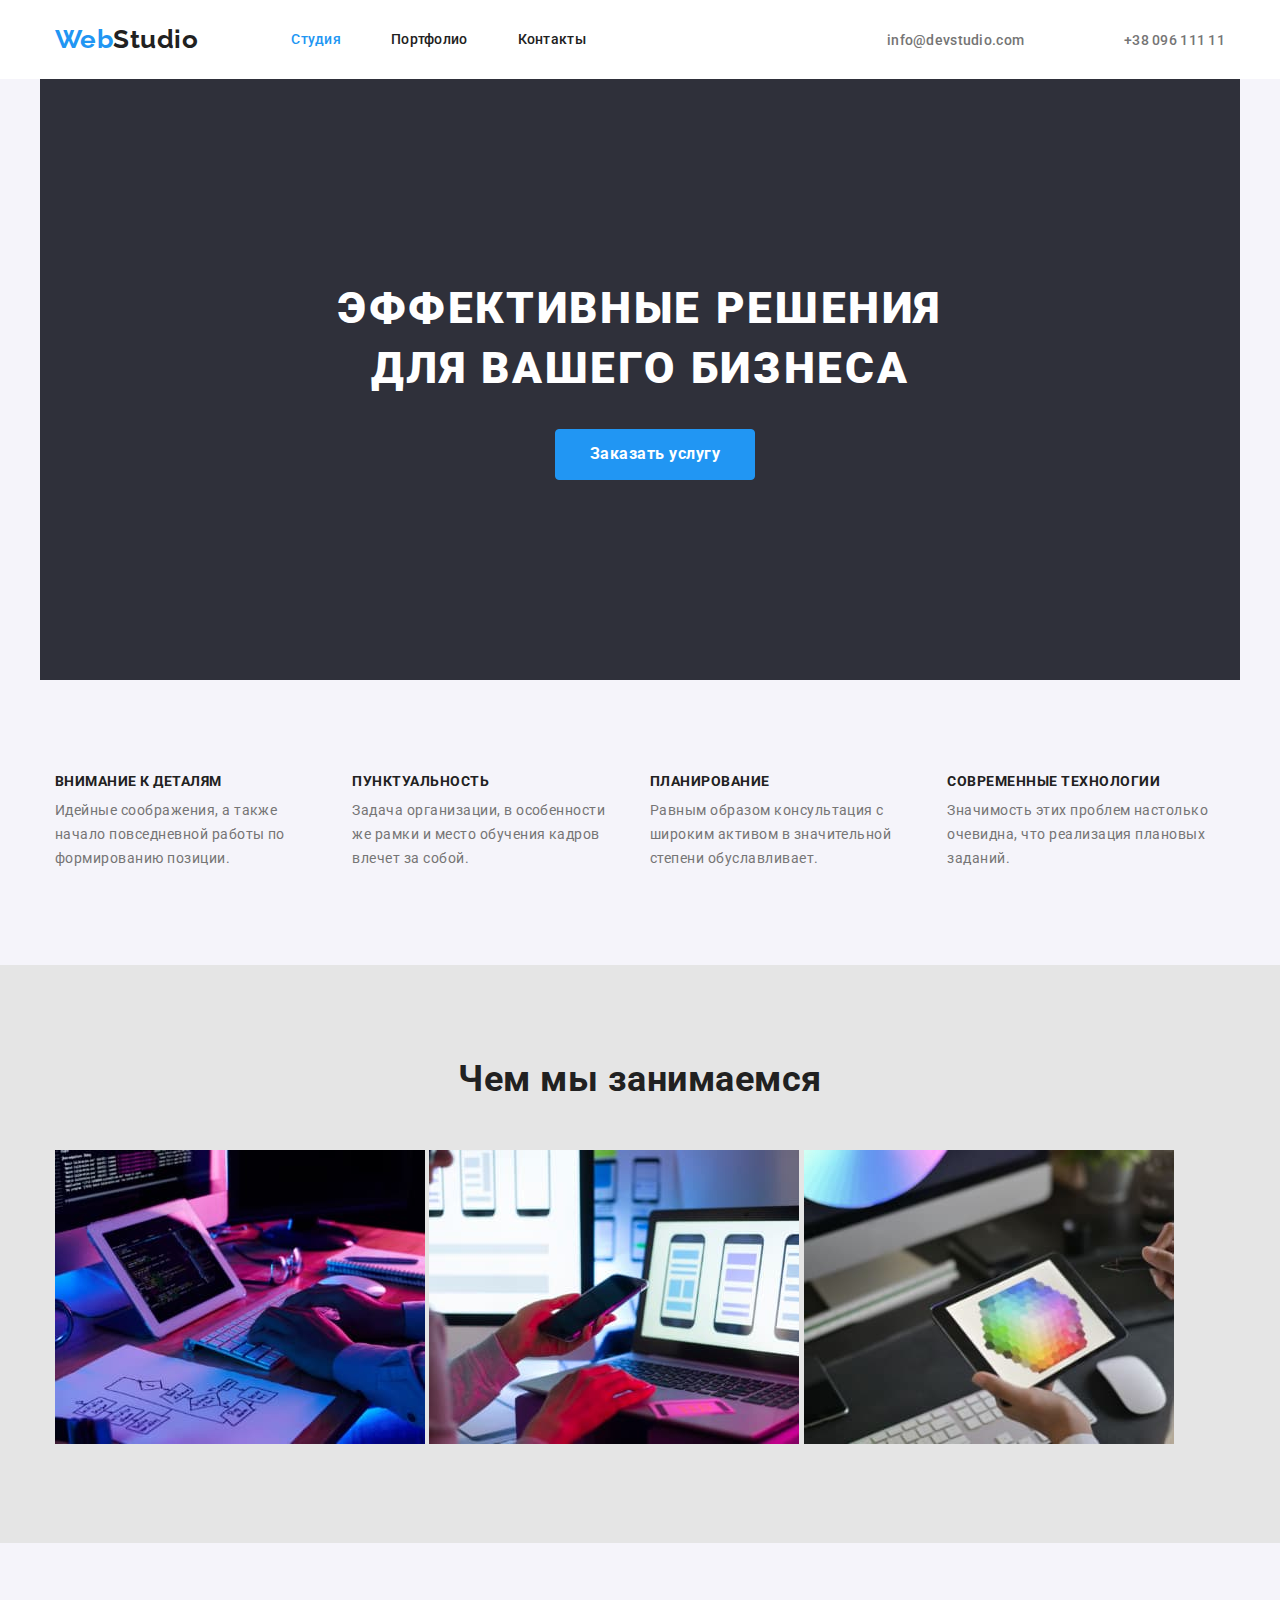
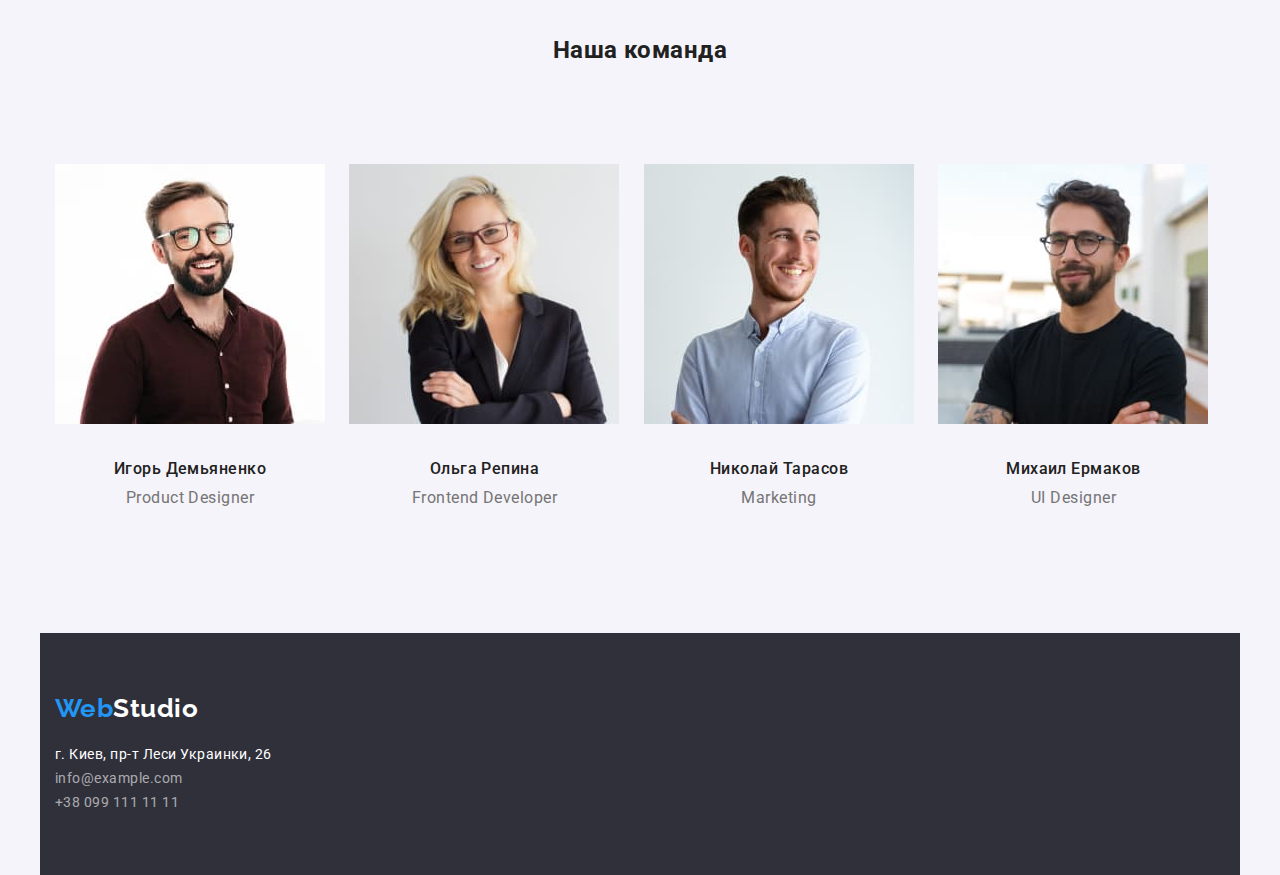
==== index.html @ 85a38fe3 "фінальна коректа" ====
<!DOCTYPE html>
<html lang="ru">

<head>
    <meta charset="UTF-8">
    <meta name="viewport" content="width=device-width, initial-scale=1.0">
    <title>Document</title>
<link rel="preconnect" href="https://fonts.gstatic.com"> 
<link href="https://fonts.googleapis.com/css2?family=Raleway:wght@700&family=Roboto:wght@400;500;700;900&display=swap" rel="stylesheet">
<link rel="stylesheet" href="https://cdnjs.cloudflare.com/ajax/libs/modern-normalize/1.0.0/modern-normalize.min.css">
    <link rel="stylesheet" href="./css/styles.css">
</head>

<body>
     <header class="page-header">  
         <!--CONTAINER-->      
        <div class="container">
            <nav class="main-nav">
                <a class="logo"><span class="accent-blue">Web</span><span class="accent-black">Studio</span></a>
        
                <ul class="site-nav">
                    <li class="item"><a href="" class="link current">Студия</a></li>
                    <li class="item"><a href="./portfolio.html" class="link">Портфолио</a></li>
                    <li class="item"><a href="" class="link">Контакты</a></li>
                </ul>
                <ul class="contacts">
                    <li class="item"><a href="mailto:info@devstudio.com" class="mail">info@devstudio.com</a></li>
                    <li class="item"><a href="tel:+3809611111" class="phone">+38 096 111 11</a></li>
                </ul>
            </nav>
        </div>
        </header>
        <main>
        <!--CONTAINER-->
        <section class="hero">
            <div class="container-hero">
              <h1 class="hero-title">ЭФФЕКТИВНЫЕ РЕШЕНИЯ ДЛЯ ВАШЕГО БИЗНЕСА</h1>
            <a href=""class="button-primary">Заказать услугу</a>
            </div>
        </section>
    
        <!--CONTAINER-->
    <section class="feature-list">
        <div class="container">
          <ul class="content-list">
            <li class="title-list">
                <h3 class="title"> 
                    Внимание к деталям</h3>
                <p class="paragraph">
                    Идейные соображения, а также начало повседневной работы по формированию позиции.
                </p>
            </li>
            <li class="title-list">
                <h3 class="title">
                    Пунктуальность</h3>
                <p class="paragraph">
                    Задача организации, в особенности же рамки и место обучения кадров влечет за собой.</p>
            </li>  
            <li class="title-list">
                <h3 class="title">
                    Планирование</h3>
                <p class="paragraph">
                    Равным образом консультация с широким активом в значительной степени обуславливает.</p>
            </li>
        
            <li class="title-list">
                <h3 class="title">
                    Современные технологии</h3>
                <p class="paragraph">
                    Значимость этих проблем настолько очевидна, что реализация плановых заданий.</p>
            </li>
        </ul>
        </div>
    </section>
        <!--CONTAINER-->

    <section class="section">
        <div class="photo-container">
        <h2 class="section-title">
            Чем мы занимаемся</h2>
            <ul>
                <li class="photo">
                    <img src=" ./images/photo1.jpg" alt="робота за компом" width="370"/></li>
                <li class="photo">
                    <img src=" ./images/photo2.jpg" alt="робота за компом" width="370"/></li>
                <li class="photo">
                    <img src=" ./images/photo3.jpg" alt="техника" width="370"/>
                </li>
              </ul>
            </div>
        </section>
        <!--CONTAINER-->
    <section class="section-no-padding">
        <div class="container">
            <h2 class="section-title">
            Наша команда</h2>
            <ul class="our-team" >
             
             <li class="content-team">
                <img src="./images/photo2.1.jpg" alt="Игорь Демьяненко" width="270"/>
                <div class="master-data">
                <h3 class="title">Игорь Демьяненко </h3> 
                <p class="occupation"> Product Designer </p></div></li>
              <li class="content-team">
                <img src="./images/photo2.2.jpg" alt="Ольга Репина" width="270"/>
                <div class="master-data">
                <h3 class="title">Ольга Репина </h3> 
                <p class="occupation"> Frontend Developer </p></div></li>
              <li class="content-team">
                <img src="./images/photo2.3.jpg" alt="Николай Тарасов" width="270"/>
                <div class="master-data">
                <h3 class="title">Николай Тарасов </h3>
                <p class="occupation"> Marketing </p></div></li>
              <li class="content-team">
                <img src="./images/photo2.4.jpg" alt="Михаил Ермаков" width="270"/>
                <div class="master-data">
                <h3 class="title">Михаил Ермаков </h3> 
                <p class="occupation">UI Designer </p></div>
             </li>
           </ul>
         </div>
       </section>
      </main>
        <!--CONTAINER-->
    
    <footer class="footer">
        <div class="container">
    
            <a class="logo-footer"><span class="accent-blue">Web</span><span class="accent-white">Studio</span></a>
    
            <address class="address-footer">
                <p class="address">г. Киев, пр-т Леси Украинки, 26 </p>
                <ul>
    
                    <li><a href="info@example.com" class="address-contact">info@example.com</a></li>
    
                    <li><a href="tel:+380991111111" class="address-contact">+38 099 111 11 11</a></li>
                </ul>
            </address>
        </div>
    </footer>
    </body>
    
    </html>
---- css/styles.css ----
/*styles for index.html*/

:root {
  --primary-text-color: #757575;

  --title-text-color: #212121;

  --accent-color: #2196f3;

  --primary-white-color: #ffffff;
}

body {
  background-color: #f5f4fa;
  color: #757575;

  font-family: Roboto, sans-serif;

  letter-spacing: 0.03em;

  margin: 0;
}

/* цвет основного текста #757575 */

/* вторичный цвет текста #212121 */

/* белый цвет текста #FFFFFF */

/* акцент : #2196F3 */

/*Утиліти*/
div {
  padding: 0;
  margin: 0;
  list-style: none;
}

* {
  margin: 0;
  padding: 0;
}

/*general info about container*/

.container {
  width: 1200px;
  padding-left: 15px;
  padding-right: 15px;
  margin-left: auto;
  margin-right: auto;
}
/*Page header*/

.page-header {
  background-color: var(--primary-white-color);
}
 

/*Main nav*/

.main-nav,
.site-nav,
.contacts {
  display: flex;
}

.main-nav {
  /*padding-top: 24px;*/
  align-items: center;
}


.site-nav {
  display: flex;
  margin-left: 93px;
}


/*.site-nav .item {
  outline:1px solid red;
  background-color: blue;
  /*margin-right: 50px;*/


/*.site-nav .item:last-child {
  margin-right: 0;
}*/

/*.site-nav .item:not(:last-child) {
  margin-right: 50px;
}*/

.site-nav .item + .item {
  margin-left: 50px;
}


.site-nav .link {
  display: block;
  padding-top: 32px;
  padding-bottom: 32px;
  
  color: var(--title-text-color);

  font-weight: 500;
  font-size: 14px;
  line-height: 1.1;
  letter-spacing: 0.02em;
  
}

.site-nav .link:hover,
.site-nav .link:focus {
  color: var(--accent-color);
}

.site-nav .link.current {
  color: var(--accent-color);
}


.contacts {
  background-color: var(--primary-white-color);
  margin-left: auto;
  /*padding-top: 32px;
  padding-bottom: 32px;
  /*margin-left: 165.5px;*/
}

.contacts .item + .item {
  margin-left: 50px;
}


/* Logo */
.logo .accent-blue {
  color: var(--accent-color);
}
.logo .accent-black {
  color: var(--title-text-color);
}
.logo .accent-blue,
.accent-black {
  font-family: raleway, sans-serif;

  font-weight: bold;
  font-size: 26px;
  line-height: 1.19;
}

a {
  text-decoration: none;
}



.contacts .mail {
  color: var(--primary-text-color);

  font-weight: 500;
  font-size: 14px;
  line-height: 1.1;
  letter-spacing: 0.02em;
  margin-right: 50px;
}

.contacts .mail:hover {
  color: var(--accent-color);
}
.contacts .phone {
  color: var(--primary-text-color);

  font-weight: 500;
  font-size: 14px;
  line-height: 1.1;
  letter-spacing: 0.02em;
}
.contacts .phone:hover {
  color: var(--accent-color);
}*/



/* Hero*/

/*.container-hero {
  background-color: #2f303a;
  width: 1200px;
  padding-left: 15px;
  padding-right: 15px;
  margin-left: auto;
  margin-right: auto;
  border: 1px solid red;
}*/

.hero .hero-title {
  margin: auto;
}

.hero-title {
  padding-right: 250px;
  padding-left: 250px;
  padding-top: 200px;
  padding-bottom: 30px;
  color: #ffffff;

  font-weight: 900;
  font-size: 44px;
  line-height: 1.36;
  text-align: center;
  letter-spacing: 0.06em;
  text-transform: uppercase;
}

.container-hero {
  background-color: #2f303a;
  width: 1200px;
  padding-left: 15px;
  padding-right: 15px;
  margin-left: auto;
  margin-right: auto;
}

/*Button*/

.button-primary {
  border-radius: 4px;
  padding: 10px 32px;
  color: var(--title-text-color);
  background-color: var(--primary-white-color);
  border: 1px solid transparent;
  border-color: var(--accent-color);

  font-weight: bold;
  font-size: 16px;
  line-height: 1.8;
  text-align: center;
  align-items: center;
  min-width: 200px;
  display: inline-block;
}

.button-primary {
  background-color: var(--accent-color);
  color: var(--primary-white-color);
  margin-left: 500px;
  margin-bottom: 200px;
}

/* section*/

.section {
  margin-top: 0;
  margin-bottom: 94;
  background-color: #e5e5e5;
}

.section .no-padding {
  padding-top: 0;
  padding-bottom: 0;
}

.section-title {
  text-align: center;
}

.section .section-title {
  margin: 0 auto;
  margin-top: 94px;
  margin-bottom: 50px;
  color: var(--title-text-color);

  font-weight: 700;
  font-size: 36px;
  line-height: 1.16;
  text-align: center;
}

.photo-container {
  display: flex;
  flex-wrap: wrap;
  background-color: #e5e5e5;
  width: 1200px;
  padding-left: 15px;
  padding-right: 15px;
  margin-left: auto;
  margin-right: auto;
}

.photo {
  width: 370px;
  display: inline-block;
  margin-bottom: 94px;
}

.photo li {
  margin-right: 30px;
}

.photo li:last-child {
margin-right: 0;
}



/*.photo:nth-last-child(-n + 3) {
  margin-bottom: 0;
}*/

.photo:nth-child(1n) {
  margin-right: 0px;
}

/* Features */

.title-list {
  width: 270px;
  display: inline-block;
  display: flex;
  margin-top: 94px;
  margin-bottom: 94px;
}

/*.feature-list li {
  width: 270px;
  display: flex;
  display: inline-block;
  margin-top: 94px;
  margin-bottom: 94px;*/
}

.feature-list .container {
  background-color: #e5e5e5;
}

.content-list li {
  width: 270px;
  display: inline-block;
  margin-top: 94px;
}

.title-list {
 margin-right: 23px;
}
.title-list:last-child {
  margin-right: 0;
}

.feature-list .title {
  margin-top: 0;
  margin-bottom: 10px;
  color: var(--title-text-color);

  font-weight: 700;
  font-size: 14px;
  line-height: 1.1;
  text-transform: uppercase;
}


.feature-list .paragraph {
  margin-top: 0;
  margin-bottom: 0;
  color: var(--primary-text-color);

  font-weight: normal;
  font-size: 14px;
  line-height: 1.7;
}

/* Our team*/

.section-no-padding .container {
  background-color: #f5f4fa;
}

.section-no-padding .section-title {
  margin-top: 94px;
  margin-bottom: 50px;
}

.content-team {
  display: inline-block;
  align-items: center;
  width: 270px;
  margin-top: 50px;
  margin-bottom: 94px;
  margin-right: 20px;
}

.content-team:last-child {
  margin-right: 0;
}

.master-data {
  padding: 30px 55px;
  margin-left: auto;
  margin-right: auto;
  border: 1px solid transparent;
}

.occupation {
  margin-top 10px;
  margin-bottom: 30px;
}

.section-title {
  text-align: center;
  margin-bottom: 50px;
}

.title .occupation {
}

.our-team .title {
  color: var(--title-text-color);
  margin-top: 0;
  margin-bottom: 10px;

  font-weight: 500;
  font-size: 16px;
  line-height: 1.18;
  text-align: center;
}

.our-team .occupation {
  margin-top: 0;
  margin-bottom: 0;
  color: var(--primary-text-color);

  font-weight: normal;
  font-size: 16px;
  line-height: 1.18;
  text-align: center;
}

/* Footer*/
.footer .container {
  background-color: #2f303a;
}

.logo-container {
  margin-top: 60px;
  margin-bottom: 20px;
}

.contact-list-mail {
  margin-top: 9px;
}

.contact-list-phone {
  margin-top: 9px;
  margin-bottom: 60px;
}
/* Logo for footer*/

.logo-footer .accent-blue {
  color: var(--accent-color);
  font-family: raleway, sans-serif;
  font-style: normal;
  font-weight: 700;
  font-size: 26px;
  line-height: 1.19;
}
.logo-footer .accent-white {
  color: var(--primary-white-color);
  font-family: raleway, sans-serif;
  font-style: normal;
  font-weight: 700;
  font-size: 26px;
  line-height: 1.19;
}

.footer .container {
  padding-top: 60px;
}

.footer .container {
  padding-bottom: 60px;
}

.footer .address-footer {
  padding-top: 20px;
}

.footer .address {
  color: var(--primary-white-color);

  font-style: normal;
  font-weight: normal;
  font-size: 14px;
  line-height: 1.7;
}

.footer .address-contact {
  color: rgba(100%, 100%, 100%, 60%);

  font-style: normal;
  font-weight: normal;
  font-size: 14px;
  line-height: 1.7;
}
/*styles for portfolio.html*/

:root {
  --primary-text-color: #757575;

  --title-text-color: #212121;

  --accent-color: #2196f3;

  --primary-white-color: #ffffff;
}

ul {
  padding: 0;
  margin: 0;
  list-style: none;
}

/* section*/

.section-title {
  color: var(--title-text-color);
}

.filter {
  background-color: #e5e5e5;
}

.filter .button {
  margin-top: 94px;
  margin-bottom: 50px;
  border-radius: 4px;
  padding: 6px 22px;
  border: 1px solid transparent;
  border-color: #f5f4fa;
  background-color: #f5f4fa;
  display: inline-block;

  color: var(--title-text-color);

  font-weight: 500;
  font-size: 16px;
  line-height: 1.6;
  text-align: center;
  min-width: 73px;
}

.button:hover,
:focus {
  background-color: var(--accent-color);
  color: var(--primary-white-color);
  border: 1px solid transparent;
  border-color: var(--accent-color);
}

.filter {
  display: flex;
  justify-content: center;
}

.filter .item + .item {
  margin-left: 8px;
}

.feature-list-portfolio .container {
  background-color: #e5e5e5;
}

.item-element {
  display: flex;
  display: inline-block;
  align-items: center;
  width: 370px;
  margin-top: 56px;
  margin-bottom: 30px;
  margin-right: 30px;
}

.item-element:nth-child(3n) {
  margin-right: 0;
}

.element-container {
  padding: 20px 24px;
  margin-left: auto;
  margin-right: auto;
  border: 1px solid transparent;
}

.variety {
  margin-top: 4px;
}

.item-element .flex-element {
  width: 370px;
  display: inline-block;
  background-color: #ffffff;
  margin-right: 30px;
  margin-bottom: 30px;
}



.flex-element:nth-child(3n) {
  margin-right: 0;*/
}


.feature-list-portfolio .title {
  margin-top: 0;
  margin-bottom: 4;
  color: var(--title-text-color);

  font-weight: 700;
  font-size: 18px;
  line-height: 2;
  letter-spacing: 0.06em;
}

.feature-list-portfolio .variety {
  margin-top: 0;
  margin-bottom: 0;
  color: var(--primary-text-color);

  font-weight: normal;
  font-size: 16px;
  line-height: 1.8;
}
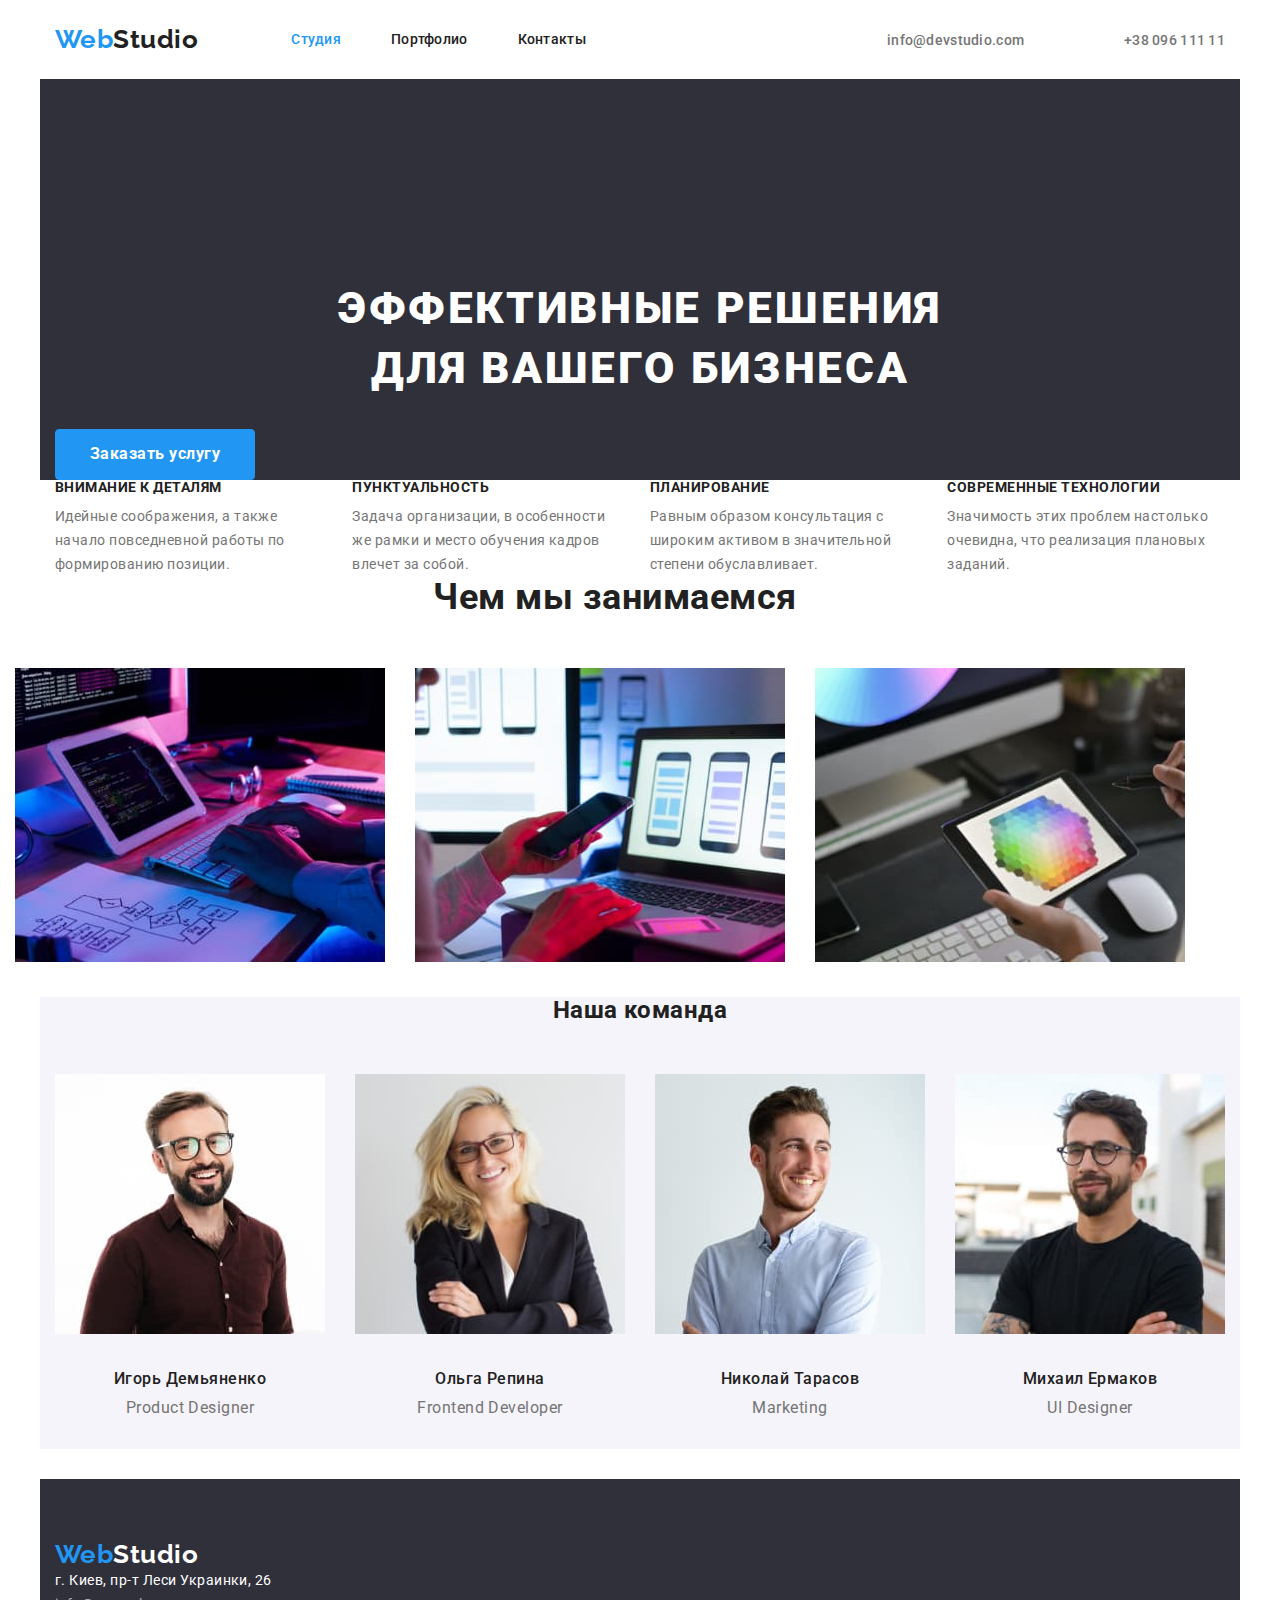
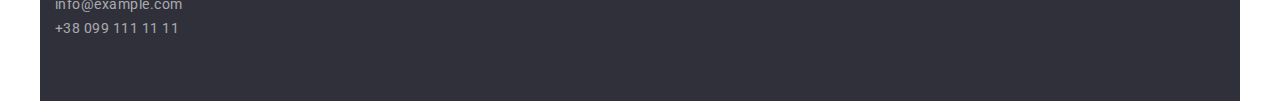
==== commit 9e87d75b: "корегує сітку з фото" ====
--- a/index.html
+++ b/index.html
@@ -78,7 +78,7 @@
         <div class="photo-container">
         <h2 class="section-title">
             Чем мы занимаемся</h2>
-            <ul>
+            <ul class="section-photo">
                 <li class="photo">
                     <img src=" ./images/photo1.jpg" alt="робота за компом" width="370"/></li>
                 <li class="photo">
@@ -130,7 +130,7 @@
     
             <address class="address-footer">
                 <p class="address">г. Киев, пр-т Леси Украинки, 26 </p>
-                <ul>
+                <ul class="contact-info">
     
                     <li><a href="info@example.com" class="address-contact">info@example.com</a></li>
     
--- a/css/styles.css
+++ b/css/styles.css
@@ -11,7 +11,7 @@
 }
 
 body {
-  background-color: #f5f4fa;
+  /*background-color: #f5f4fa;*/
   color: #757575;
 
   font-family: Roboto, sans-serif;
@@ -194,13 +194,18 @@
   border: 1px solid red;
 }*/
 
+.hero {
+  max-width: 1600px;
+  margin: 0 auto;
+  background-color: #2f303a;
+}
+
 .hero .hero-title {
   margin: auto;
 }
 
 .hero-title {
-  padding-right: 250px;
-  padding-left: 250px;
+ 
   padding-top: 200px;
   padding-bottom: 30px;
   color: #ffffff;
@@ -211,6 +216,8 @@
   text-align: center;
   letter-spacing: 0.06em;
   text-transform: uppercase;
+  max-width: 696px;
+  margin: 0 auto;
 }
 
 .container-hero {
@@ -232,6 +239,7 @@
   border: 1px solid transparent;
   border-color: var(--accent-color);
 
+  margin: 0 auto;
   font-weight: bold;
   font-size: 16px;
   line-height: 1.8;
@@ -239,13 +247,13 @@
   align-items: center;
   min-width: 200px;
   display: inline-block;
+  
 }
 
 .button-primary {
   background-color: var(--accent-color);
   color: var(--primary-white-color);
-  margin-left: 500px;
-  margin-bottom: 200px;
+  margin: 0 auto;
 }
 
 /* section*/
@@ -253,45 +261,58 @@
 .section {
   margin-top: 0;
   margin-bottom: 94;
-  background-color: #e5e5e5;
-}
-
-.section .no-padding {
-  padding-top: 0;
-  padding-bottom: 0;
-}
-
-.section-title {
-  text-align: center;
-}
-
-.section .section-title {
-  margin: 0 auto;
-  margin-top: 94px;
-  margin-bottom: 50px;
-  color: var(--title-text-color);
-
-  font-weight: 700;
-  font-size: 36px;
-  line-height: 1.16;
-  text-align: center;
-}
-
-.photo-container {
-  display: flex;
-  flex-wrap: wrap;
-  background-color: #e5e5e5;
-  width: 1200px;
   padding-left: 15px;
   padding-right: 15px;
   margin-left: auto;
   margin-right: auto;
+  /*background-color: #e5e5e5;*/
+}
+
+.section .no-padding {
+  padding-top: 0;
+  padding-bottom: 0;
+}
+
+.section-title {
+  text-align: center;
+}
+
+.section-photo {
+  padding: 0;
+  margin: 0;
+  display: flex;
+
+  margin-left: -30px;
+}
+.section-photo > .photo {
+  flex-basis: calc(100% / 3 -30px);
+  margin-left: 30px;
+}
+
+.section .section-title {
+  margin: 0 auto;
+  margin-bottom: 50px;
+  color: var(--title-text-color);
+
+  font-weight: 700;
+  font-size: 36px;
+  line-height: 1.16;
+  text-align: center;
+}
+
+.photo-container {
+  display: flex;
+  flex-wrap: wrap;
+  /*background-color: #e5e5e5;*/
+  width: 1200px;
+  
+ 
 }
 
 .photo {
   width: 370px;
   display: inline-block;
-  margin-bottom: 94px;
+  /*margin-bottom: 94px;*/
 }
 
 .photo li {
@@ -314,13 +335,13 @@
 
 /* Features */
 
-.title-list {
+/*.title-list {
   width: 270px;
   display: inline-block;
   display: flex;
   margin-top: 94px;
   margin-bottom: 94px;
-}
+}*/
 
 /*.feature-list li {
   width: 270px;
@@ -330,14 +351,18 @@
   margin-bottom: 94px;*/
 }
 
-.feature-list .container {
+/*.feature-list .container {
   background-color: #e5e5e5;
+}*/
+
+.feature-list {
+  padding-bottom: 94px;
 }
 
 .content-list li {
   width: 270px;
   display: inline-block;
-  margin-top: 94px;
+  /*margin-top: 94px;*/
 }
 
 .title-list {
@@ -371,22 +396,38 @@
 
 /* Our team*/
 
+.section-no-padding {
+  padding: 30px 32px;
+}
+
 .section-no-padding .container {
   background-color: #f5f4fa;
 }
 
 .section-no-padding .section-title {
-  margin-top: 94px;
   margin-bottom: 50px;
 }
 
-.content-team {
-  display: inline-block;
+.our-team {
+  padding: 0;
+  margin: 0;
+  display: flex;
+  margin-left: -30px;
+}
+
+.our-team > .content-team {
+flex-basis: calc(100% / 4 - 30px);
+margin-left: 30px;
+}
+
+/*.content-team {
+  /*display: inline-block;
+  display:inline-block;
   align-items: center;
-  width: 270px;
-  margin-top: 50px;
+  /*width: 270px;*/
+  /*margin-top: 50px;
   margin-bottom: 94px;
-  margin-right: 20px;
+  margin-right: 30px;*/
 }
 
 .content-team:last-child {
@@ -394,7 +435,7 @@
 }
 
 .master-data {
-  padding: 30px 55px;
+  padding: 30px 35px;
   margin-left: auto;
   margin-right: auto;
   border: 1px solid transparent;
@@ -454,6 +495,10 @@
   margin-bottom: 60px;
 }
 /* Logo for footer*/
+
+.logo-footer {
+  margin-bottom: 20px;
+}
 
 .logo-footer .accent-blue {
   color: var(--accent-color);
@@ -462,6 +507,7 @@
   font-weight: 700;
   font-size: 26px;
   line-height: 1.19;
+  margin-bottom: 20px;
 }
 .logo-footer .accent-white {
   color: var(--primary-white-color);
@@ -470,6 +516,7 @@
   font-weight: 700;
   font-size: 26px;
   line-height: 1.19;
+  margin-bottom: 20px;
 }
 
 .footer .container {
@@ -480,9 +527,9 @@
   padding-bottom: 60px;
 }
 
-.footer .address-footer {
+/*.footer .address-footer {
   padding-top: 20px;
-}
+}*/
 
 .footer .address {
   color: var(--primary-white-color);
@@ -493,6 +540,9 @@
   line-height: 1.7;
 }
 
+.contact-info {
+  display: block;
+}
 .footer .address-contact {
   color: rgba(100%, 100%, 100%, 60%);
 
@@ -521,17 +571,19 @@
 
 /* section*/
 
+.feature-list-portfolio {
+  padding-top: 94px;
+  padding-bottom: 94px;
+}
+
 .section-title {
   color: var(--title-text-color);
 }
 
-.filter {
-  background-color: #e5e5e5;
-}
 
 .filter .button {
-  margin-top: 94px;
-  margin-bottom: 50px;
+  /*margin-top: 94px;*/
+  
   border-radius: 4px;
   padding: 6px 22px;
   border: 1px solid transparent;
@@ -559,28 +611,44 @@
 .filter {
   display: flex;
   justify-content: center;
+  margin-bottom: 50px;
+  margin-top: -30px;
+  margin-left: -30px;
 }
 
 .filter .item + .item {
   margin-left: 8px;
 }
 
-.feature-list-portfolio .container {
-  background-color: #e5e5e5;
-}
-
-.item-element {
+.flex-element{
+  padding: 0;
+  margin: 0;
+
+  display: flex;
+  flex-wrap:wrap;
+
+  margin-left: -30px;
+  margin-top: -30px;
+}
+
+.flex-element > .item-element{
+  flex-basis: calc(100% / 3 -30px);
+  margin-left: 30px;
+  margin-top: 30px;
+}
+
+/*.item-element {
   display: flex;
   display: inline-block;
   align-items: center;
   width: 370px;
-  margin-top: 56px;
+  /*margin-top: 56px;
   margin-bottom: 30px;
   margin-right: 30px;
 }
 
 .item-element:nth-child(3n) {
-  margin-right: 0;
+  margin-right: 0;*/
 }
 
 .element-container {
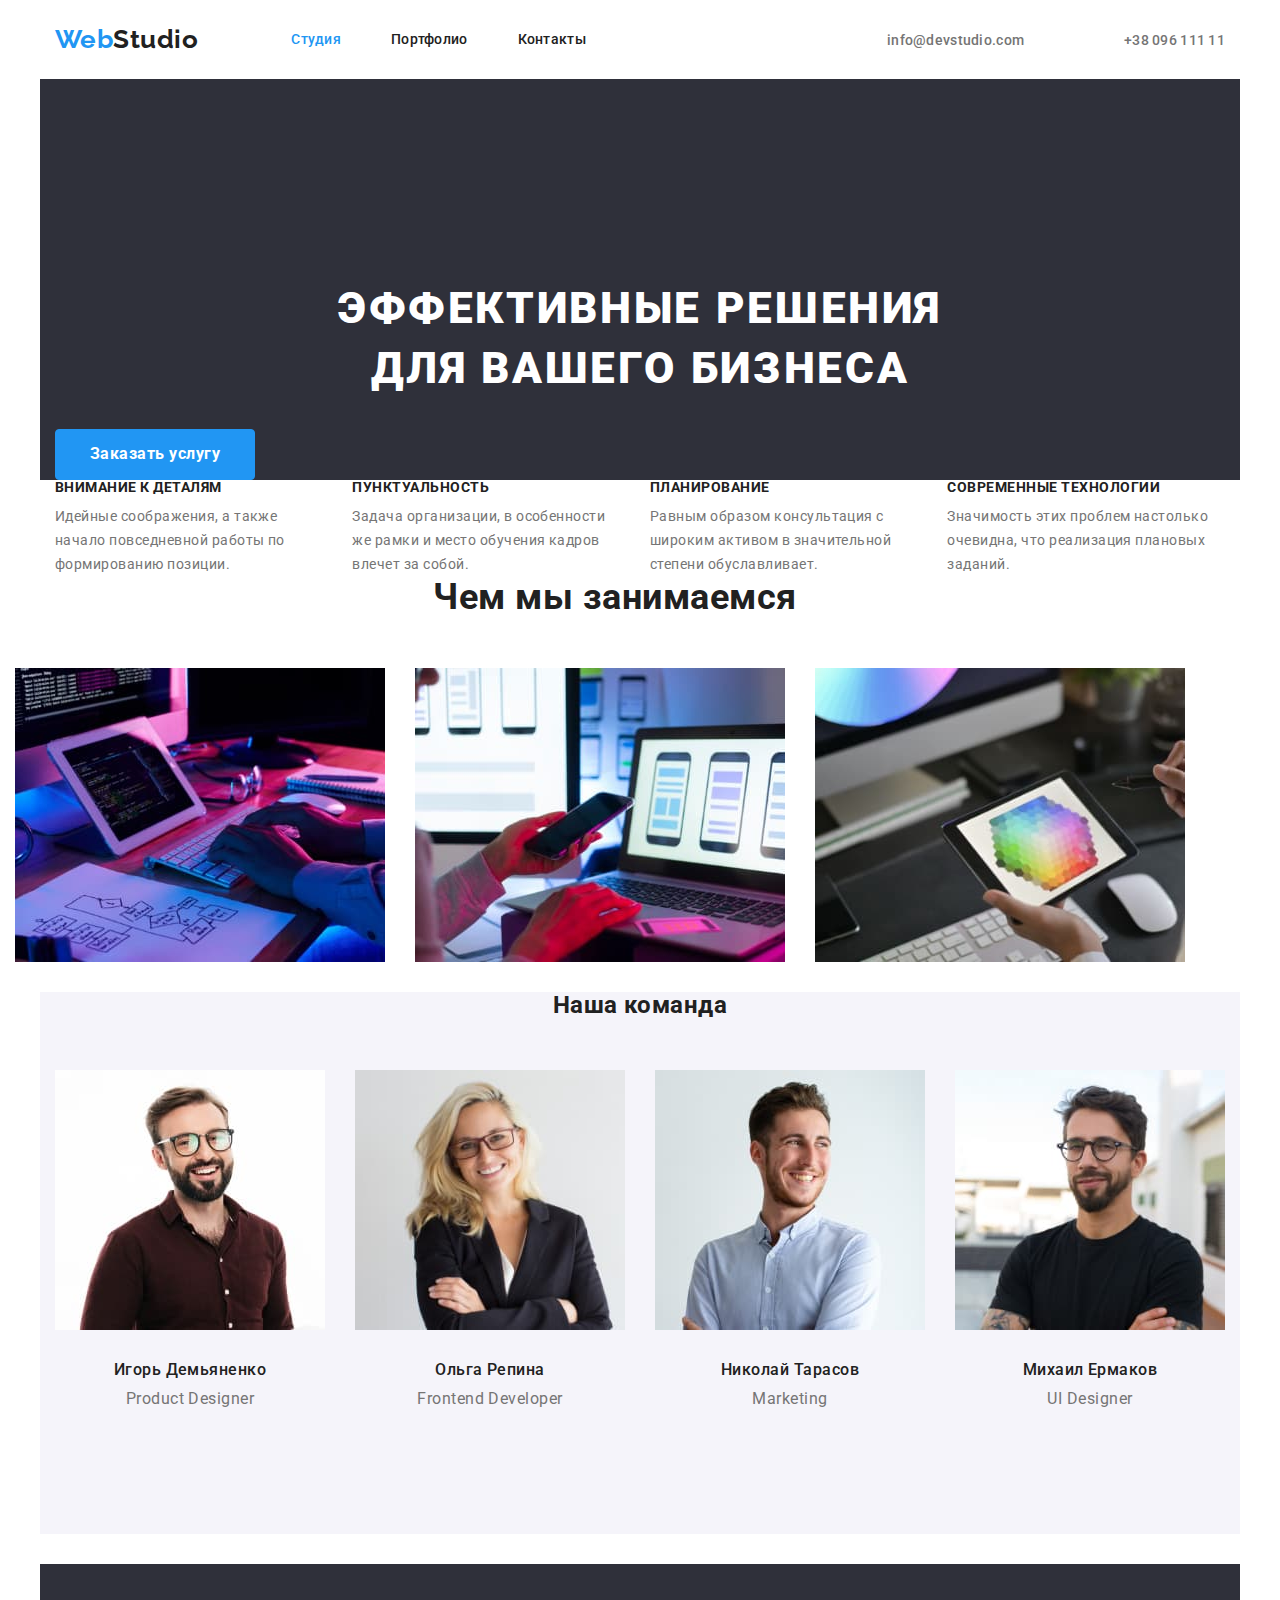
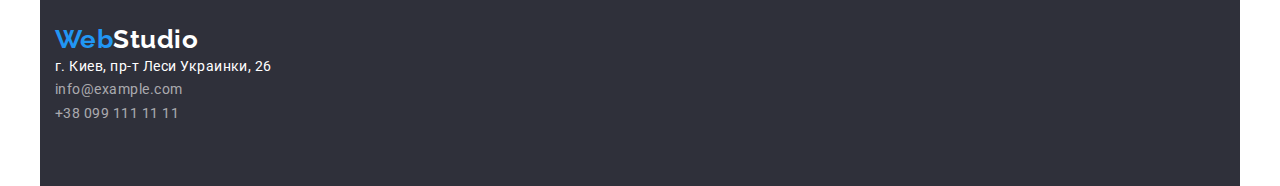
==== commit 0a4ccf1a: "додає рамки для карточок" ====
--- a/index.html
+++ b/index.html
@@ -97,25 +97,54 @@
             <ul class="our-team" >
              
              <li class="content-team">
-                <img src="./images/photo2.1.jpg" alt="Игорь Демьяненко" width="270"/>
-                <div class="master-data">
-                <h3 class="title">Игорь Демьяненко </h3> 
-                <p class="occupation"> Product Designer </p></div></li>
+                 <article class="card">
+                     <div class="card-thumb">
+                    <img src="./images/photo2.1.jpg" alt="Игорь Демьяненко" width="270" />
+                     </div>
+                     <div class="card-content">
+                    <h3 class="title">Игорь Демьяненко </h3>
+                    <p class="occupation"> Product Designer </p>
+                    </div>
+                 </article>
+                </li>
+                
+                 
               <li class="content-team">
+                <article class="card">
+                    <div class="card-thumb">
                 <img src="./images/photo2.2.jpg" alt="Ольга Репина" width="270"/>
-                <div class="master-data">
+                </div>
+                <div class="card-content">
                 <h3 class="title">Ольга Репина </h3> 
-                <p class="occupation"> Frontend Developer </p></div></li>
+                <p class="occupation"> Frontend Developer </p>
+            </div>
+        </article>
+        </li>
+
+
               <li class="content-team">
+                <article class="card">
+                    <div class="card-thumb">
                 <img src="./images/photo2.3.jpg" alt="Николай Тарасов" width="270"/>
-                <div class="master-data">
+                    </div>
+                <div class="card-content">
                 <h3 class="title">Николай Тарасов </h3>
-                <p class="occupation"> Marketing </p></div></li>
+                <p class="occupation"> Marketing </p>
+            </div>
+                </article>
+        </li>
+
+
               <li class="content-team">
+                <article class="card">
+                    <div class="card-thumb">
                 <img src="./images/photo2.4.jpg" alt="Михаил Ермаков" width="270"/>
-                <div class="master-data">
+                    </div>
+                <div class="card-content">
                 <h3 class="title">Михаил Ермаков </h3> 
-                <p class="occupation">UI Designer </p></div>
+                <p class="occupation">UI Designer </p>
+            </div>
+                </article>
              </li>
            </ul>
          </div>
--- a/css/styles.css
+++ b/css/styles.css
@@ -254,6 +254,7 @@
   background-color: var(--accent-color);
   color: var(--primary-white-color);
   margin: 0 auto;
+  padding: 0 auto;
 }
 
 /* section*/
@@ -396,6 +397,31 @@
 
 /* Our team*/
 
+img {
+  display: block;
+  max-width: 100%;
+}
+
+.card-thumb {
+  outline: 1px solid transparent;
+}
+
+.content-team * {
+  outline: 1px solid transparent;
+}
+
+.card-content {
+  padding: 30px;
+  margin-left: auto;
+  margin-right: auto;
+  border: 1px solid transparent;
+  margin-bottom: 94px;
+}
+
+.occupation {
+  margin-top: 10px;
+}
+
 .section-no-padding {
   padding: 30px 32px;
 }
@@ -404,9 +430,6 @@
   background-color: #f5f4fa;
 }
 
-.section-no-padding .section-title {
-  margin-bottom: 50px;
-}
 
 .our-team {
   padding: 0;
@@ -434,12 +457,6 @@
   margin-right: 0;
 }
 
-.master-data {
-  padding: 30px 35px;
-  margin-left: auto;
-  margin-right: auto;
-  border: 1px solid transparent;
-}
 
 .occupation {
   margin-top 10px;
@@ -637,25 +654,28 @@
   margin-top: 30px;
 }
 
-/*.item-element {
-  display: flex;
-  display: inline-block;
-  align-items: center;
-  width: 370px;
-  /*margin-top: 56px;
-  margin-bottom: 30px;
-  margin-right: 30px;
-}
-
-.item-element:nth-child(3n) {
-  margin-right: 0;*/
+.thumb-portfolio {
+  outline: 1px solid transparent;
+}
+
+.item-element * {
+  outline: 1px solid transparent;
 }
 
 .element-container {
-  padding: 20px 24px;
   margin-left: auto;
   margin-right: auto;
+  padding: 20px;
   border: 1px solid transparent;
+}
+
+.title {
+  margin-bottom: 4px;
+}
+
+
+.item-element:nth-child(3n) {
+  margin-right: 0;
 }
 
 .variety {
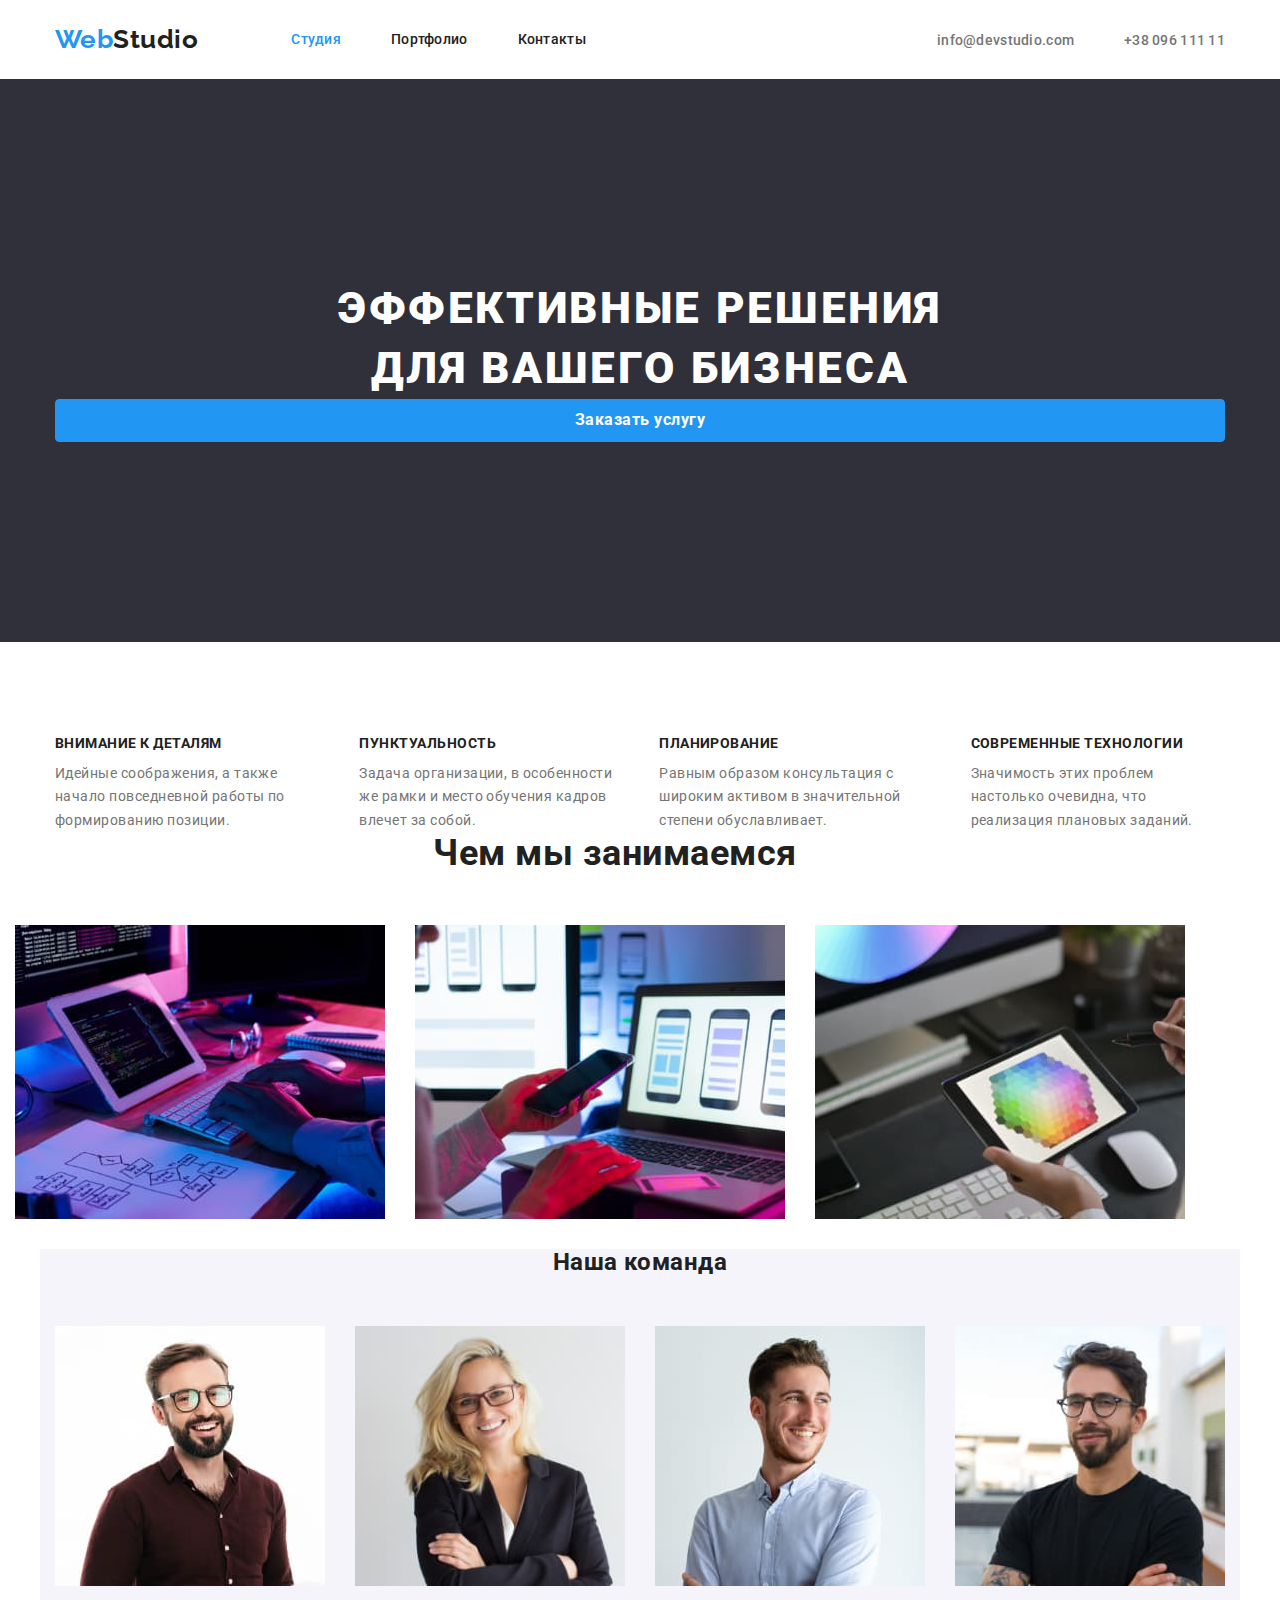
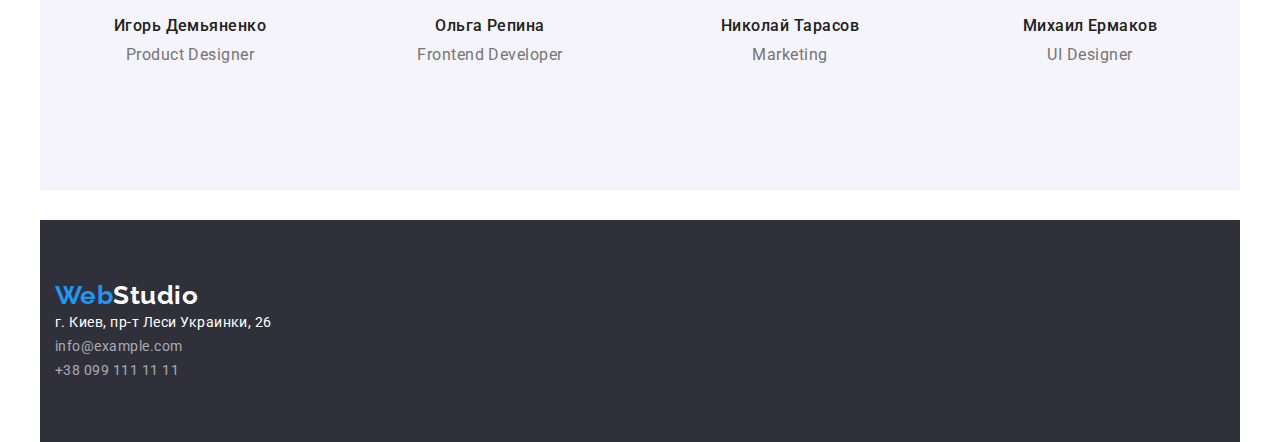
==== commit 4359edca: "корекція студії" ====
--- a/index.html
+++ b/index.html
@@ -32,7 +32,7 @@
         </header>
         <main>
         <!--CONTAINER-->
-        <section class="hero">
+        <section class="hero-index">
             <div class="container-hero">
               <h1 class="hero-title">ЭФФЕКТИВНЫЕ РЕШЕНИЯ ДЛЯ ВАШЕГО БИЗНЕСА</h1>
             <a href=""class="button-primary">Заказать услугу</a>
@@ -40,7 +40,7 @@
         </section>
     
         <!--CONTAINER-->
-    <section class="feature-list">
+    <section class="feature">
         <div class="container">
           <ul class="content-list">
             <li class="title-list">
@@ -74,7 +74,7 @@
     </section>
         <!--CONTAINER-->
 
-    <section class="section">
+    <section class="section-work">
         <div class="photo-container">
         <h2 class="section-title">
             Чем мы занимаемся</h2>
--- a/css/styles.css
+++ b/css/styles.css
@@ -162,7 +162,7 @@
   font-size: 14px;
   line-height: 1.1;
   letter-spacing: 0.02em;
-  margin-right: 50px;
+  /*margin-right: 50px;*/
 }
 
 .contacts .mail:hover {
@@ -194,11 +194,11 @@
   border: 1px solid red;
 }*/
 
-.hero {
+/*.hero {
   max-width: 1600px;
   margin: 0 auto;
   background-color: #2f303a;
-}
+}*/
 
 .hero .hero-title {
   margin: auto;
@@ -206,8 +206,6 @@
 
 .hero-title {
  
-  padding-top: 200px;
-  padding-bottom: 30px;
   color: #ffffff;
 
   font-weight: 900;
@@ -220,8 +218,13 @@
   margin: 0 auto;
 }
 
+.hero-index {
+  background-color: #2f303a;
+  padding: 200px 0;
+}
+
 .container-hero {
-  background-color: #2f303a;
+  /*background-color: #2f303a;*/
   width: 1200px;
   padding-left: 15px;
   padding-right: 15px;
@@ -251,17 +254,19 @@
 }
 
 .button-primary {
+  display: block;
   background-color: var(--accent-color);
   color: var(--primary-white-color);
   margin: 0 auto;
   padding: 0 auto;
+  padding: 6.22px;
 }
 
 /* section*/
 
-.section {
-  margin-top: 0;
-  margin-bottom: 94;
+.section-work {
+  /*margin-top: 0;
+  margin-bottom: 94;*/
   padding-left: 15px;
   padding-right: 15px;
   margin-left: auto;
@@ -269,7 +274,7 @@
   /*background-color: #e5e5e5;*/
 }
 
-.section .no-padding {
+.section-work .no-padding {
   padding-top: 0;
   padding-bottom: 0;
 }
@@ -290,7 +295,7 @@
   margin-left: 30px;
 }
 
-.section .section-title {
+.section-work .section-title {
   margin: 0 auto;
   margin-bottom: 50px;
   color: var(--title-text-color);
@@ -307,7 +312,6 @@
   /*background-color: #e5e5e5;*/
   width: 1200px;
   
- 
 }
 
 .photo {
@@ -356,9 +360,6 @@
   background-color: #e5e5e5;
 }*/
 
-.feature-list {
-  padding-bottom: 94px;
-}
 
 .content-list li {
   width: 270px;
@@ -373,7 +374,25 @@
   margin-right: 0;
 }
 
-.feature-list .title {
+.feature {
+  padding-top: 94px;
+  display: flex;
+}
+
+.content-list {
+  display: flex;
+  margin-left: -30px;
+}
+
+.content-list > .title-list {
+  padding: 0;
+  margin: 0;
+  flex-basis: calc(100% / 4 -30px);
+
+  margin-left: 30px;
+}
+
+.feature .title {
   margin-top: 0;
   margin-bottom: 10px;
   color: var(--title-text-color);
@@ -385,7 +404,7 @@
 }
 
 
-.feature-list .paragraph {
+.feature .paragraph {
   margin-top: 0;
   margin-bottom: 0;
   color: var(--primary-text-color);
@@ -619,7 +638,7 @@
 
 .button:hover,
 :focus {
-  background-color: var(--accent-color);
+  /*background-color: var(--accent-color);*/
   color: var(--primary-white-color);
   border: 1px solid transparent;
   border-color: var(--accent-color);
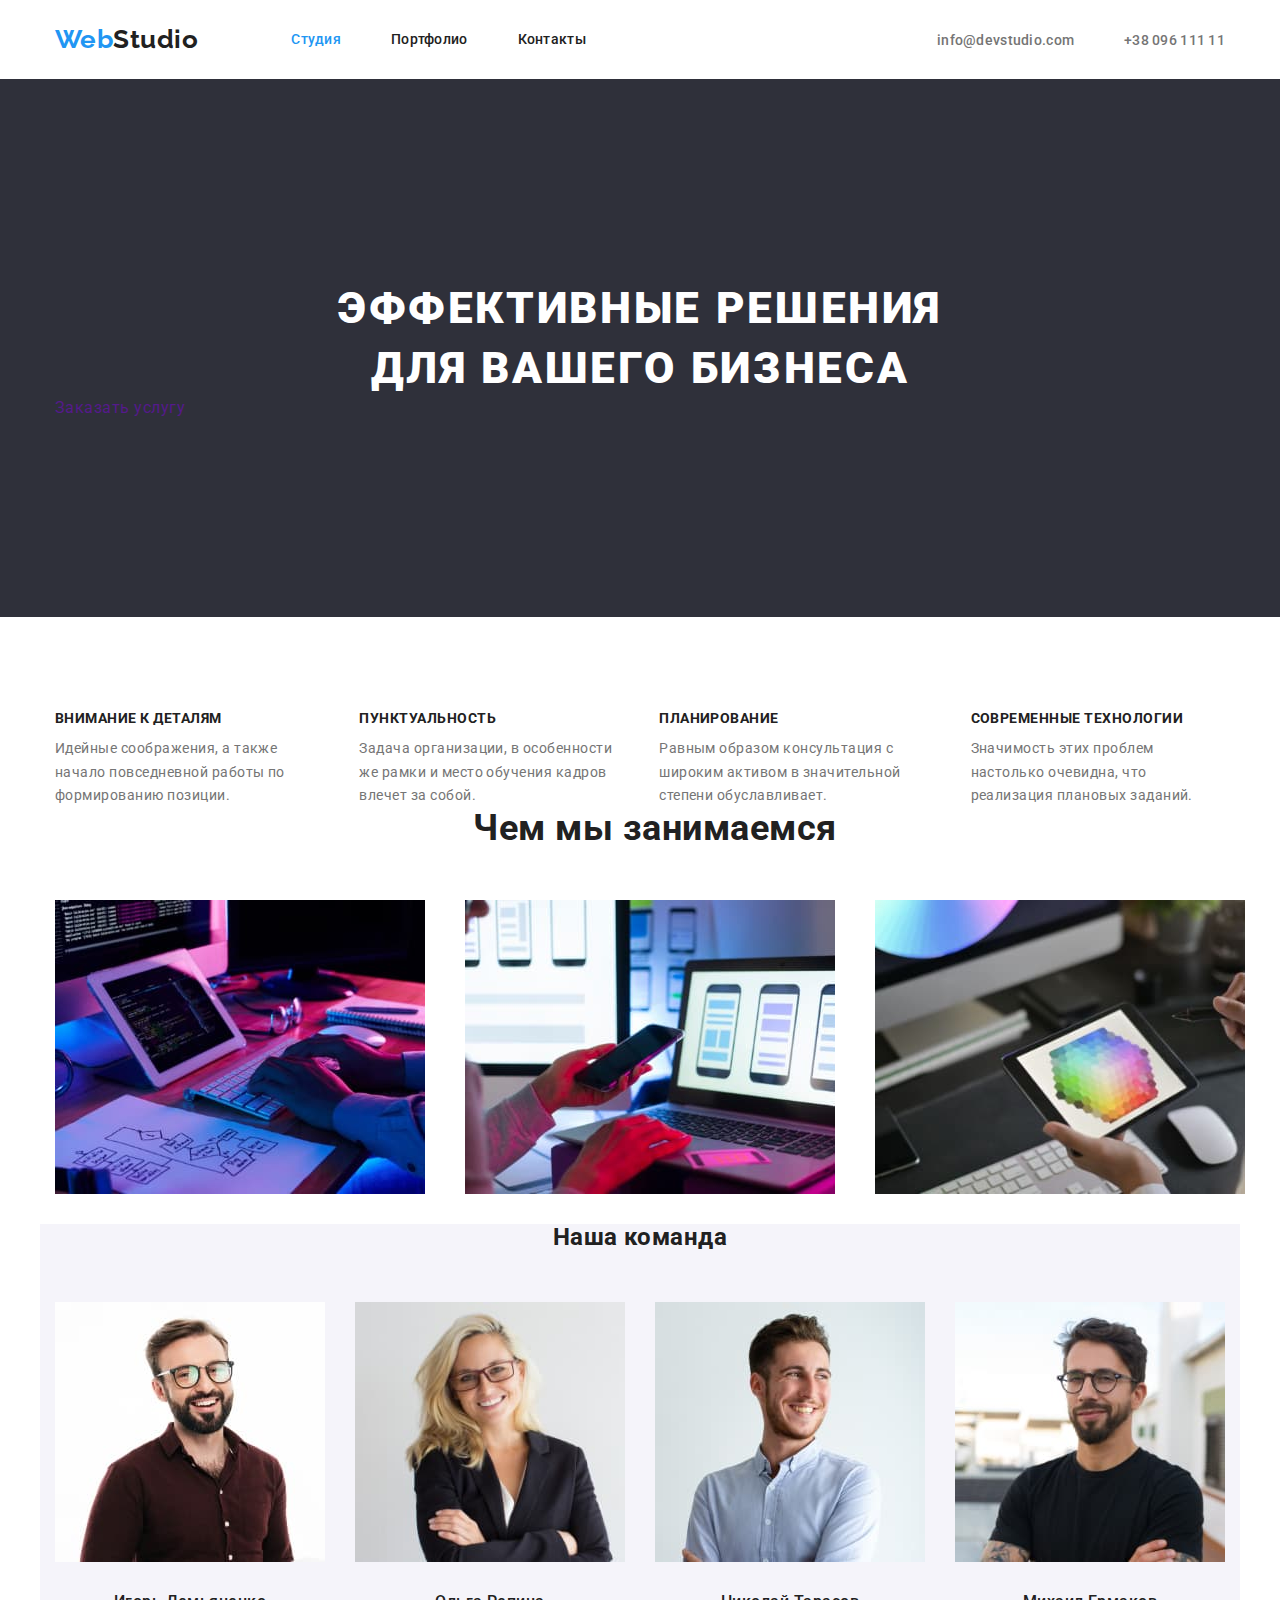
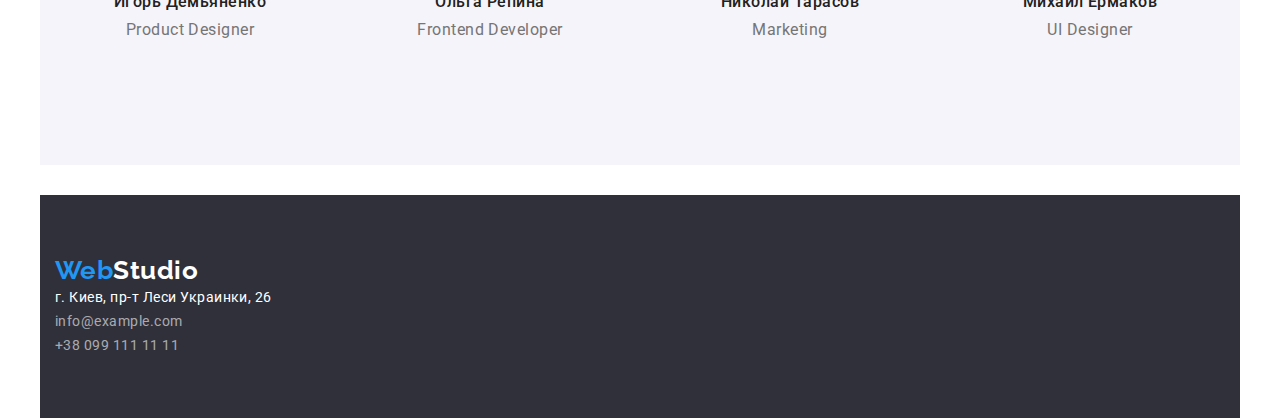
==== commit 28433125: "кенгшщзх" ====
--- a/index.html
+++ b/index.html
@@ -35,7 +35,7 @@
         <section class="hero-index">
             <div class="container-hero">
               <h1 class="hero-title">ЭФФЕКТИВНЫЕ РЕШЕНИЯ ДЛЯ ВАШЕГО БИЗНЕСА</h1>
-            <a href=""class="button-primary">Заказать услугу</a>
+            <a href=""class="button">Заказать услугу</a>
             </div>
         </section>
     
@@ -75,6 +75,7 @@
         <!--CONTAINER-->
 
     <section class="section-work">
+        <div class="container">
         <div class="photo-container">
         <h2 class="section-title">
             Чем мы занимаемся</h2>
@@ -88,9 +89,10 @@
                 </li>
               </ul>
             </div>
+            </div>
         </section>
         <!--CONTAINER-->
-    <section class="section-no-padding">
+    <section class="team">
         <div class="container">
             <h2 class="section-title">
             Наша команда</h2>
--- a/css/styles.css
+++ b/css/styles.css
@@ -291,7 +291,7 @@
   margin-left: -30px;
 }
 .section-photo > .photo {
-  flex-basis: calc(100% / 3 -30px);
+  flex-basis: calc(100% / 3 - 30px);
   margin-left: 30px;
 }
 
@@ -307,18 +307,13 @@
 }
 
 .photo-container {
-  display: flex;
+  /*display: flex;
   flex-wrap: wrap;
   /*background-color: #e5e5e5;*/
   width: 1200px;
   
 }
 
-.photo {
-  width: 370px;
-  display: inline-block;
-  /*margin-bottom: 94px;*/
-}
 
 .photo li {
   margin-right: 30px;
@@ -328,11 +323,6 @@
 margin-right: 0;
 }
 
-
-
-/*.photo:nth-last-child(-n + 3) {
-  margin-bottom: 0;
-}*/
 
 .photo:nth-child(1n) {
   margin-right: 0px;
@@ -441,14 +431,13 @@
   margin-top: 10px;
 }
 
-.section-no-padding {
+.team {
   padding: 30px 32px;
 }
 
-.section-no-padding .container {
+.team .container {
   background-color: #f5f4fa;
 }
-
 
 .our-team {
   padding: 0;
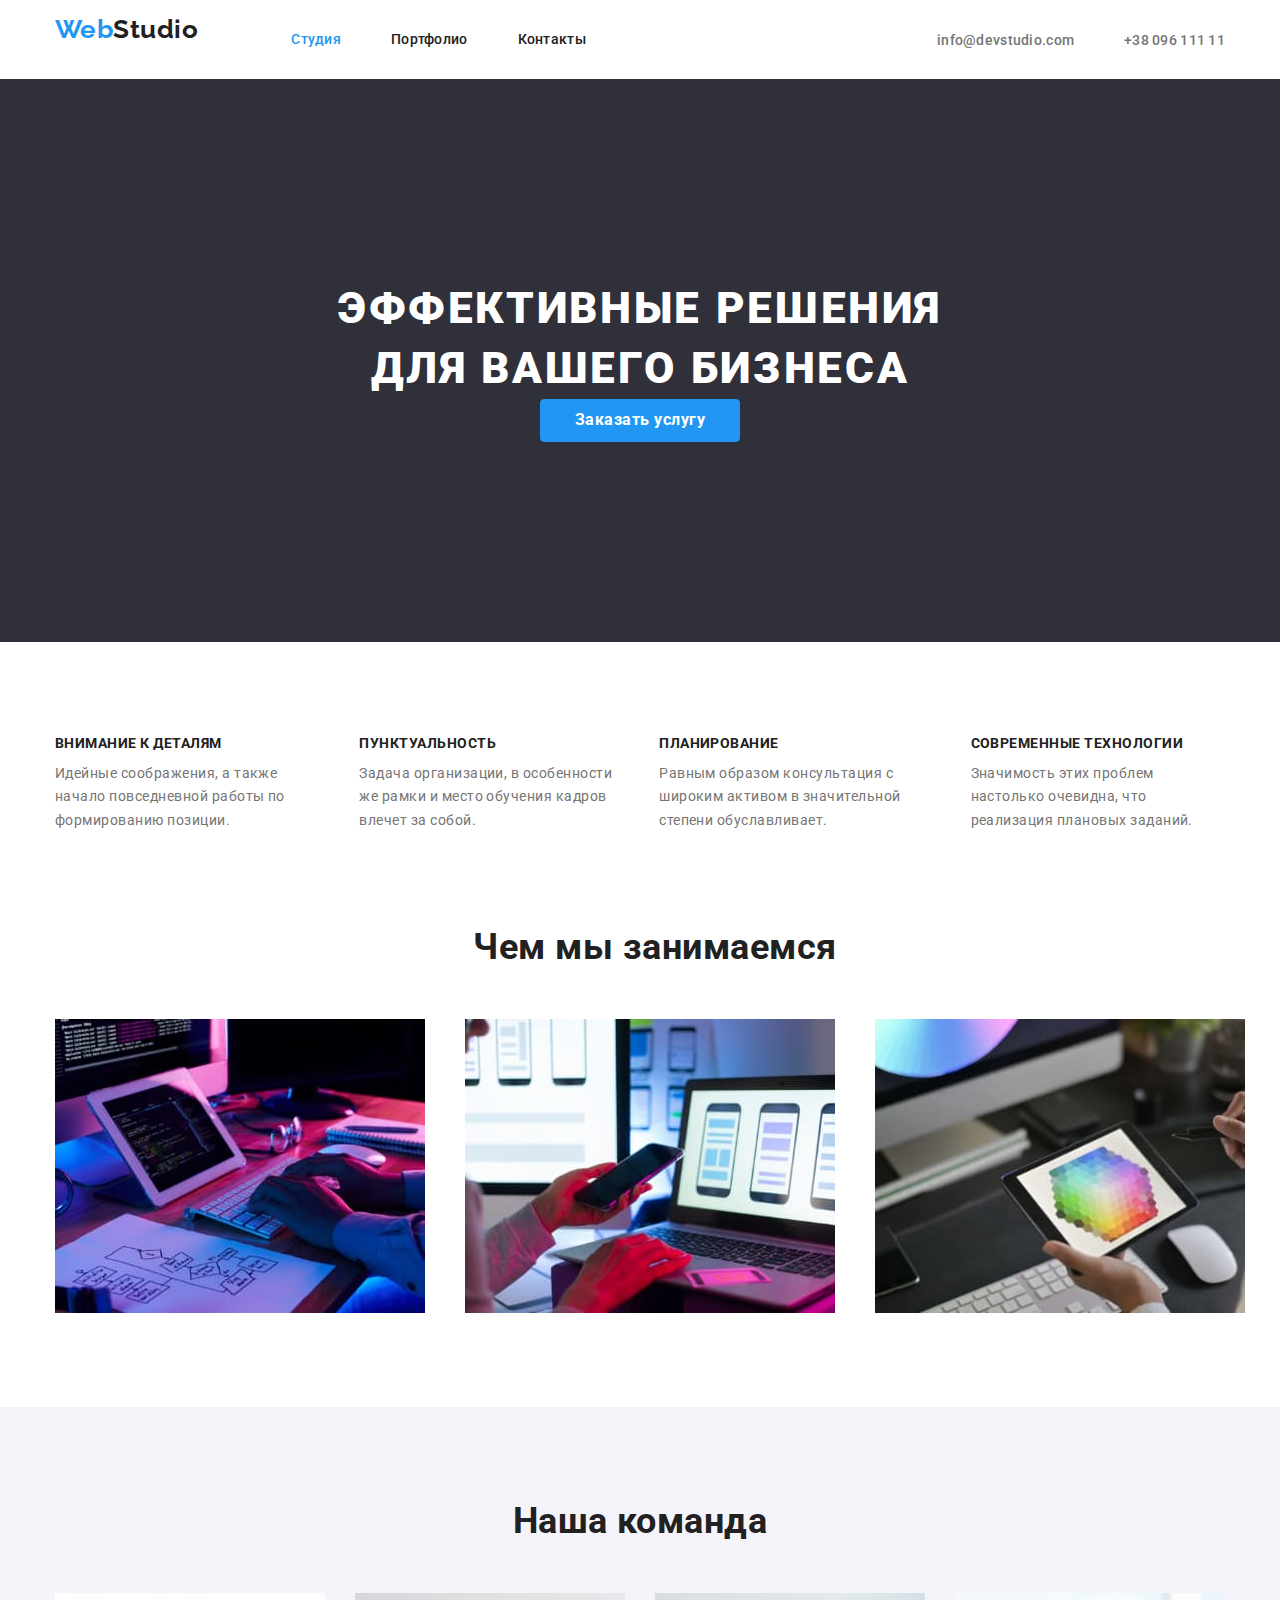
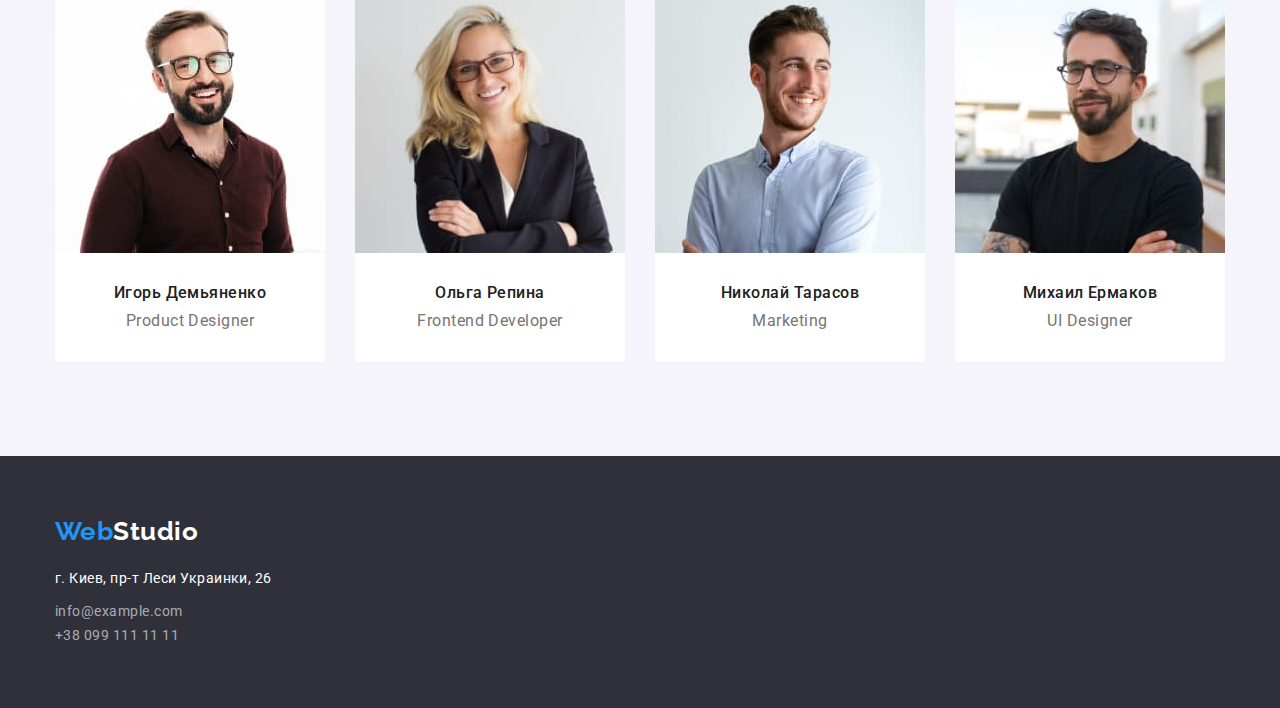
==== commit 361d88e6: "стилізація правки" ====
--- a/index.html
+++ b/index.html
@@ -16,7 +16,8 @@
          <!--CONTAINER-->      
         <div class="container">
             <nav class="main-nav">
-                <a class="logo"><span class="accent-blue">Web</span><span class="accent-black">Studio</span></a>
+        
+                <a href=""class="accent-blue">Web<span class="accent-black">Studio</span></a>
         
                 <ul class="site-nav">
                     <li class="item"><a href="" class="link current">Студия</a></li>
@@ -74,7 +75,7 @@
     </section>
         <!--CONTAINER-->
 
-    <section class="section-work">
+    <section class="work">
         <div class="container">
         <div class="photo-container">
         <h2 class="section-title">
@@ -157,13 +158,13 @@
     <footer class="footer">
         <div class="container">
     
-            <a class="logo-footer"><span class="accent-blue">Web</span><span class="accent-white">Studio</span></a>
+            <a href=""class="accent-blue">Web<span class="accent-white">Studio</span></a>
     
             <address class="address-footer">
                 <p class="address">г. Киев, пр-т Леси Украинки, 26 </p>
                 <ul class="contact-info">
     
-                    <li><a href="info@example.com" class="address-contact">info@example.com</a></li>
+                    <li><a href="info@example.com" class="mail-contact">info@example.com</a></li>
     
                     <li><a href="tel:+380991111111" class="address-contact">+38 099 111 11 11</a></li>
                 </ul>
--- a/css/styles.css
+++ b/css/styles.css
@@ -56,6 +56,9 @@
   background-color: var(--primary-white-color);
 }
  
+.page-header {
+  border-bottom: 1px;
+}
 
 /*Main nav*/
 
@@ -75,6 +78,7 @@
   display: flex;
   margin-left: 93px;
 }
+
 
 
 /*.site-nav .item {
@@ -113,6 +117,10 @@
 .site-nav .link:hover,
 .site-nav .link:focus {
   color: var(--accent-color);
+}
+
+.site-nav .link:focus {
+  border: none;
 }
 
 .site-nav .link.current {
@@ -134,13 +142,13 @@
 
 
 /* Logo */
-.logo .accent-blue {
+.accent-blue {
   color: var(--accent-color);
 }
-.logo .accent-black {
-  color: var(--title-text-color);
-}
-.logo .accent-blue,
+.accent-black {
+  color: var(--title-text-color);
+}
+.accent-blue,
 .accent-black {
   font-family: raleway, sans-serif;
 
@@ -234,7 +242,21 @@
 
 /*Button*/
 
-.button-primary {
+.button {
+  width: 200px;
+}
+
+/*html {
+  box-sizing: border-box;
+}
+
+*,
+*::before,
+*::after {
+  box-sizing: inherit;
+}*/
+
+.button {
   border-radius: 4px;
   padding: 10px 32px;
   color: var(--title-text-color);
@@ -242,18 +264,18 @@
   border: 1px solid transparent;
   border-color: var(--accent-color);
 
+  min-width: 200px;
   margin: 0 auto;
   font-weight: bold;
   font-size: 16px;
   line-height: 1.8;
   text-align: center;
   align-items: center;
-  min-width: 200px;
   display: inline-block;
   
 }
 
-.button-primary {
+.button {
   display: block;
   background-color: var(--accent-color);
   color: var(--primary-white-color);
@@ -264,9 +286,8 @@
 
 /* section*/
 
-.section-work {
-  /*margin-top: 0;
-  margin-bottom: 94;*/
+.work {
+  /*
   padding-left: 15px;
   padding-right: 15px;
   margin-left: auto;
@@ -274,9 +295,9 @@
   /*background-color: #e5e5e5;*/
 }
 
-.section-work .no-padding {
-  padding-top: 0;
-  padding-bottom: 0;
+.work  {
+  padding-top: 94px;
+  padding-bottom: 94px;
 }
 
 .section-title {
@@ -424,7 +445,6 @@
   margin-left: auto;
   margin-right: auto;
   border: 1px solid transparent;
-  margin-bottom: 94px;
 }
 
 .occupation {
@@ -432,11 +452,13 @@
 }
 
 .team {
-  padding: 30px 32px;
-}
-
-.team .container {
+  padding-top: 94px;
+  padding-bottom: 94px;
   background-color: #f5f4fa;
+}
+
+.content-team {
+  background-color: var(--primary-white-color);
 }
 
 .our-team {
@@ -472,8 +494,14 @@
 }
 
 .section-title {
+  margin: 0 auto;
+  margin-bottom: 50px;
+  color: var(--title-text-color);
+
+  font-weight: 700;
+  font-size: 36px;
+  line-height: 1.16;
   text-align: center;
-  margin-bottom: 50px;
 }
 
 .title .occupation {
@@ -502,7 +530,7 @@
 }
 
 /* Footer*/
-.footer .container {
+.footer {
   background-color: #2f303a;
 }
 
@@ -525,7 +553,7 @@
   margin-bottom: 20px;
 }
 
-.logo-footer .accent-blue {
+.accent-blue {
   color: var(--accent-color);
   font-family: raleway, sans-serif;
   font-style: normal;
@@ -534,7 +562,7 @@
   line-height: 1.19;
   margin-bottom: 20px;
 }
-.logo-footer .accent-white {
+.accent-white {
   color: var(--primary-white-color);
   font-family: raleway, sans-serif;
   font-style: normal;
@@ -544,6 +572,16 @@
   margin-bottom: 20px;
 }
 
+
+.address {
+  margin-top: 20px;
+  margin-bottom: 9px;
+}
+
+.mail-contact {
+  margin-bottom: 9px;
+}
+
 .footer .container {
   padding-top: 60px;
 }
@@ -576,6 +614,15 @@
   font-size: 14px;
   line-height: 1.7;
 }
+
+.footer .mail-contact {
+  color: rgba(100%, 100%, 100%, 60%);
+
+  font-style: normal;
+  font-weight: normal;
+  font-size: 14px;
+  line-height: 1.7;
+}
 /*styles for portfolio.html*/
 
 :root {
@@ -606,7 +653,7 @@
 }
 
 
-.filter .button {
+.portfolio-button {
   /*margin-top: 94px;*/
   
   border-radius: 4px;
@@ -625,9 +672,12 @@
   min-width: 73px;
 }
 
-.button:hover,
-:focus {
-  /*background-color: var(--accent-color);*/
+.portfolio-button :focus {
+ border: none;
+}
+
+.portfolio-button :hover, :focus {
+  background-color: var(--accent-color);
   color: var(--primary-white-color);
   border: 1px solid transparent;
   border-color: var(--accent-color);
@@ -640,6 +690,7 @@
   margin-top: -30px;
   margin-left: -30px;
 }
+
 
 .filter .item + .item {
   margin-left: 8px;
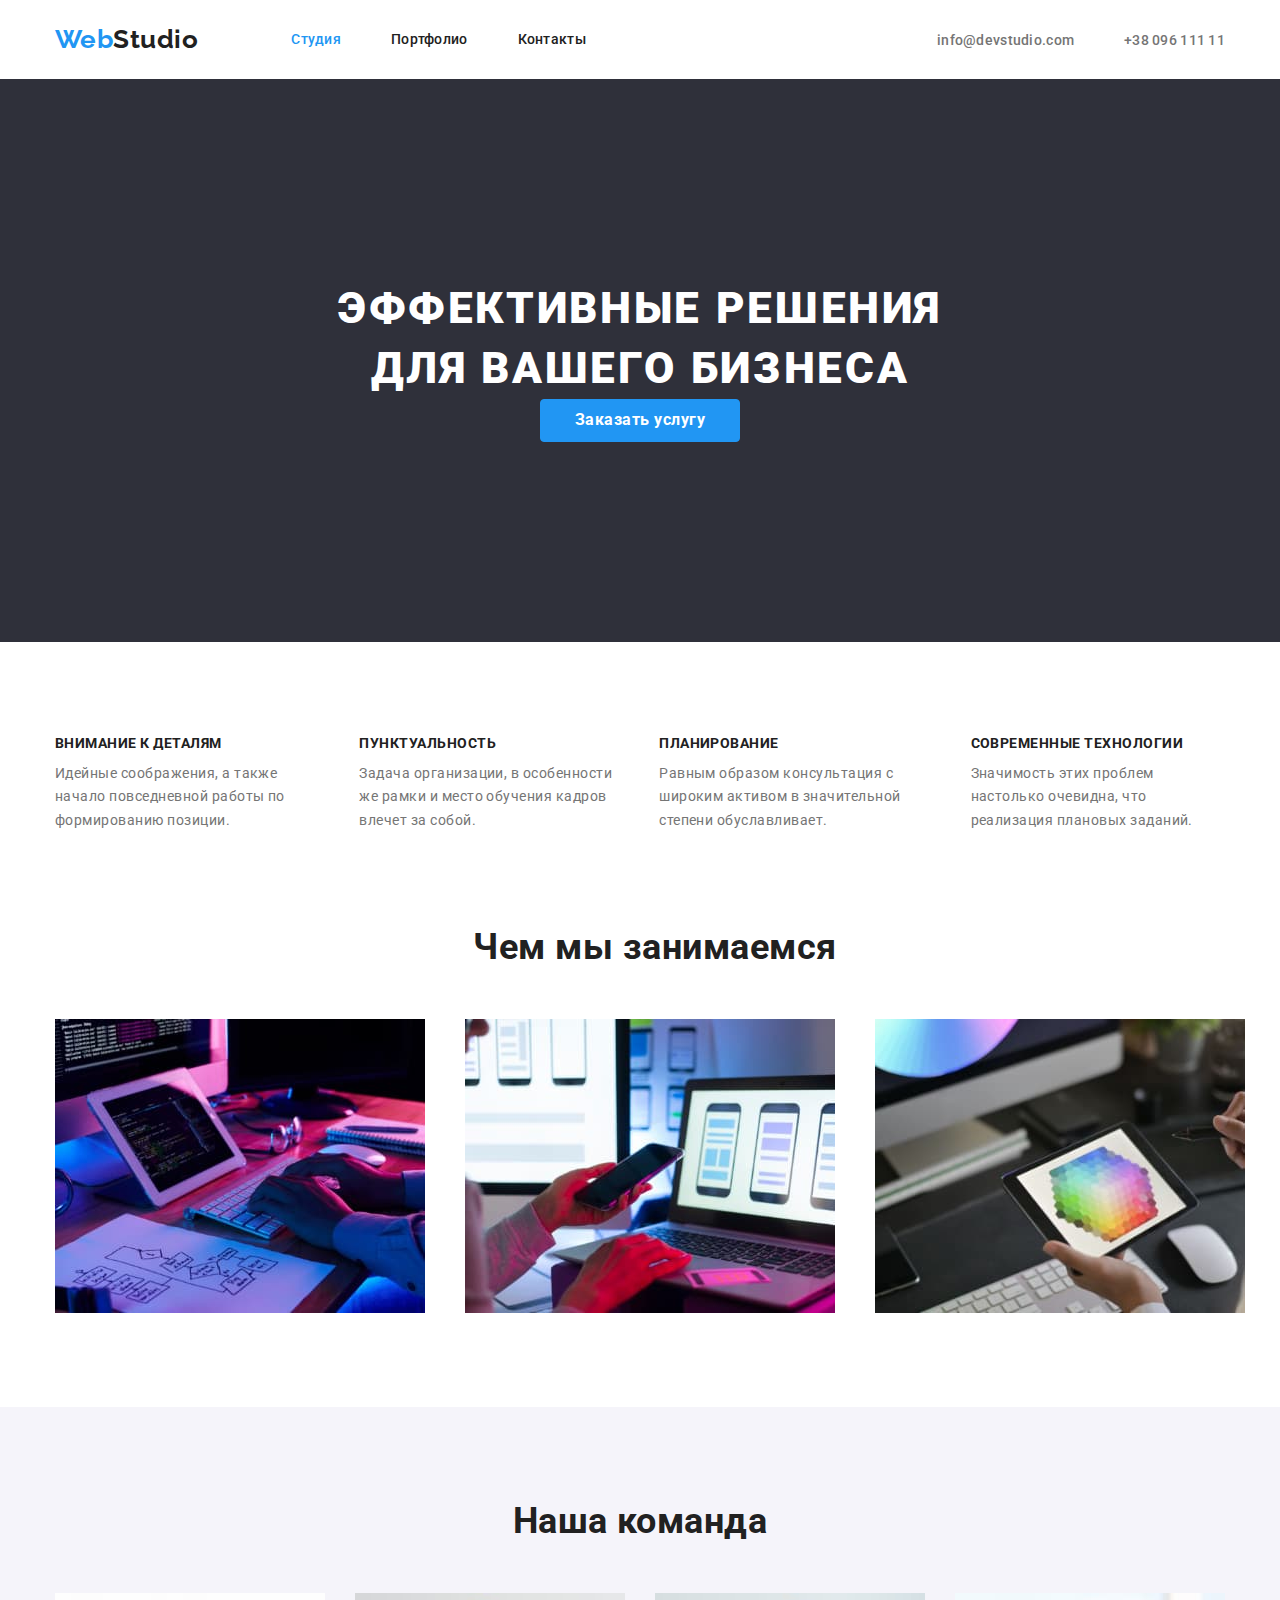
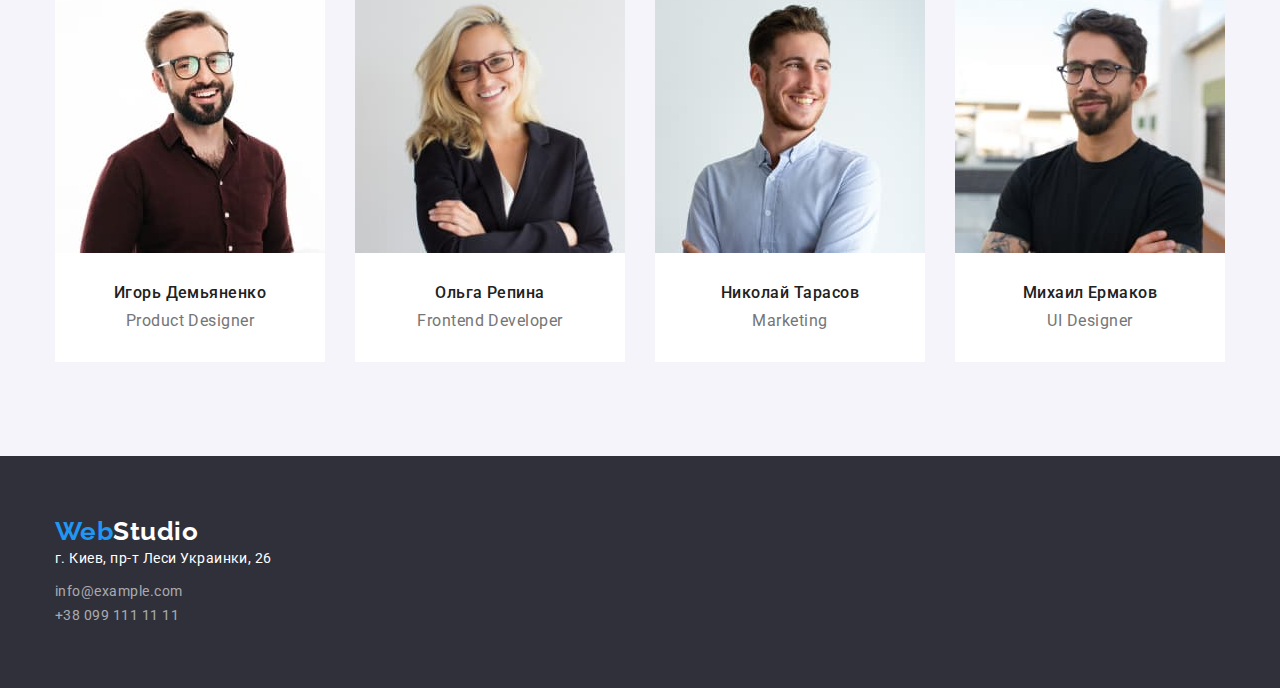
==== commit 3acd20ad: "вносить правки" ====
--- a/index.html
+++ b/index.html
@@ -17,7 +17,7 @@
         <div class="container">
             <nav class="main-nav">
         
-                <a href=""class="accent-blue">Web<span class="accent-black">Studio</span></a>
+                <a href="" class="page-logo__header">Web<span class="accent-black">Studio</span></a>
         
                 <ul class="site-nav">
                     <li class="item"><a href="" class="link current">Студия</a></li>
@@ -158,7 +158,7 @@
     <footer class="footer">
         <div class="container">
     
-            <a href=""class="accent-blue">Web<span class="accent-white">Studio</span></a>
+            <a href="" class="page-logo__footer">Web<span class="accent-white">Studio</span></a>
     
             <address class="address-footer">
                 <p class="address">г. Киев, пр-т Леси Украинки, 26 </p>
--- a/css/styles.css
+++ b/css/styles.css
@@ -142,13 +142,13 @@
 
 
 /* Logo */
-.accent-blue {
+.page-logo__header {
   color: var(--accent-color);
 }
 .accent-black {
   color: var(--title-text-color);
 }
-.accent-blue,
+.page-logo__header,
 .accent-black {
   font-family: raleway, sans-serif;
 
@@ -445,6 +445,7 @@
   margin-left: auto;
   margin-right: auto;
   border: 1px solid transparent;
+  background-color: var(--primary-white-color);
 }
 
 .occupation {
@@ -549,11 +550,11 @@
 }
 /* Logo for footer*/
 
-.logo-footer {
+footer .page-logo__footer {
   margin-bottom: 20px;
 }
 
-.accent-blue {
+.page-logo__footer {
   color: var(--accent-color);
   font-family: raleway, sans-serif;
   font-style: normal;
@@ -572,9 +573,11 @@
   margin-bottom: 20px;
 }
 
+.page-logo__footer {
+  margin-bottom: 20px;
+}
 
 .address {
-  margin-top: 20px;
   margin-bottom: 9px;
 }
 
@@ -623,6 +626,7 @@
   font-size: 14px;
   line-height: 1.7;
 }
+
 /*styles for portfolio.html*/
 
 :root {
@@ -653,9 +657,7 @@
 }
 
 
-.portfolio-button {
-  /*margin-top: 94px;*/
-  
+.portf-button { 
   border-radius: 4px;
   padding: 6px 22px;
   border: 1px solid transparent;
@@ -672,15 +674,22 @@
   min-width: 73px;
 }
 
-.portfolio-button :focus {
- border: none;
-}
-
-.portfolio-button :hover, :focus {
+
+.filter .portf-button:hover,
+.filter .portf-button:focus {
   background-color: var(--accent-color);
   color: var(--primary-white-color);
+  outline: auto;
+}
+
+
+.portfolio-button :hover
+:focus {
+  /*background-color: var(--accent-color);*/
+  color: var(--accent-color);
   border: 1px solid transparent;
-  border-color: var(--accent-color);
+  /*border-color: var(--accent-color);*/
+  outline: auto;
 }
 
 .filter {
@@ -726,6 +735,7 @@
   margin-right: auto;
   padding: 20px;
   border: 1px solid transparent;
+  background-color: var(--primary-white-color);
 }
 
 .title {
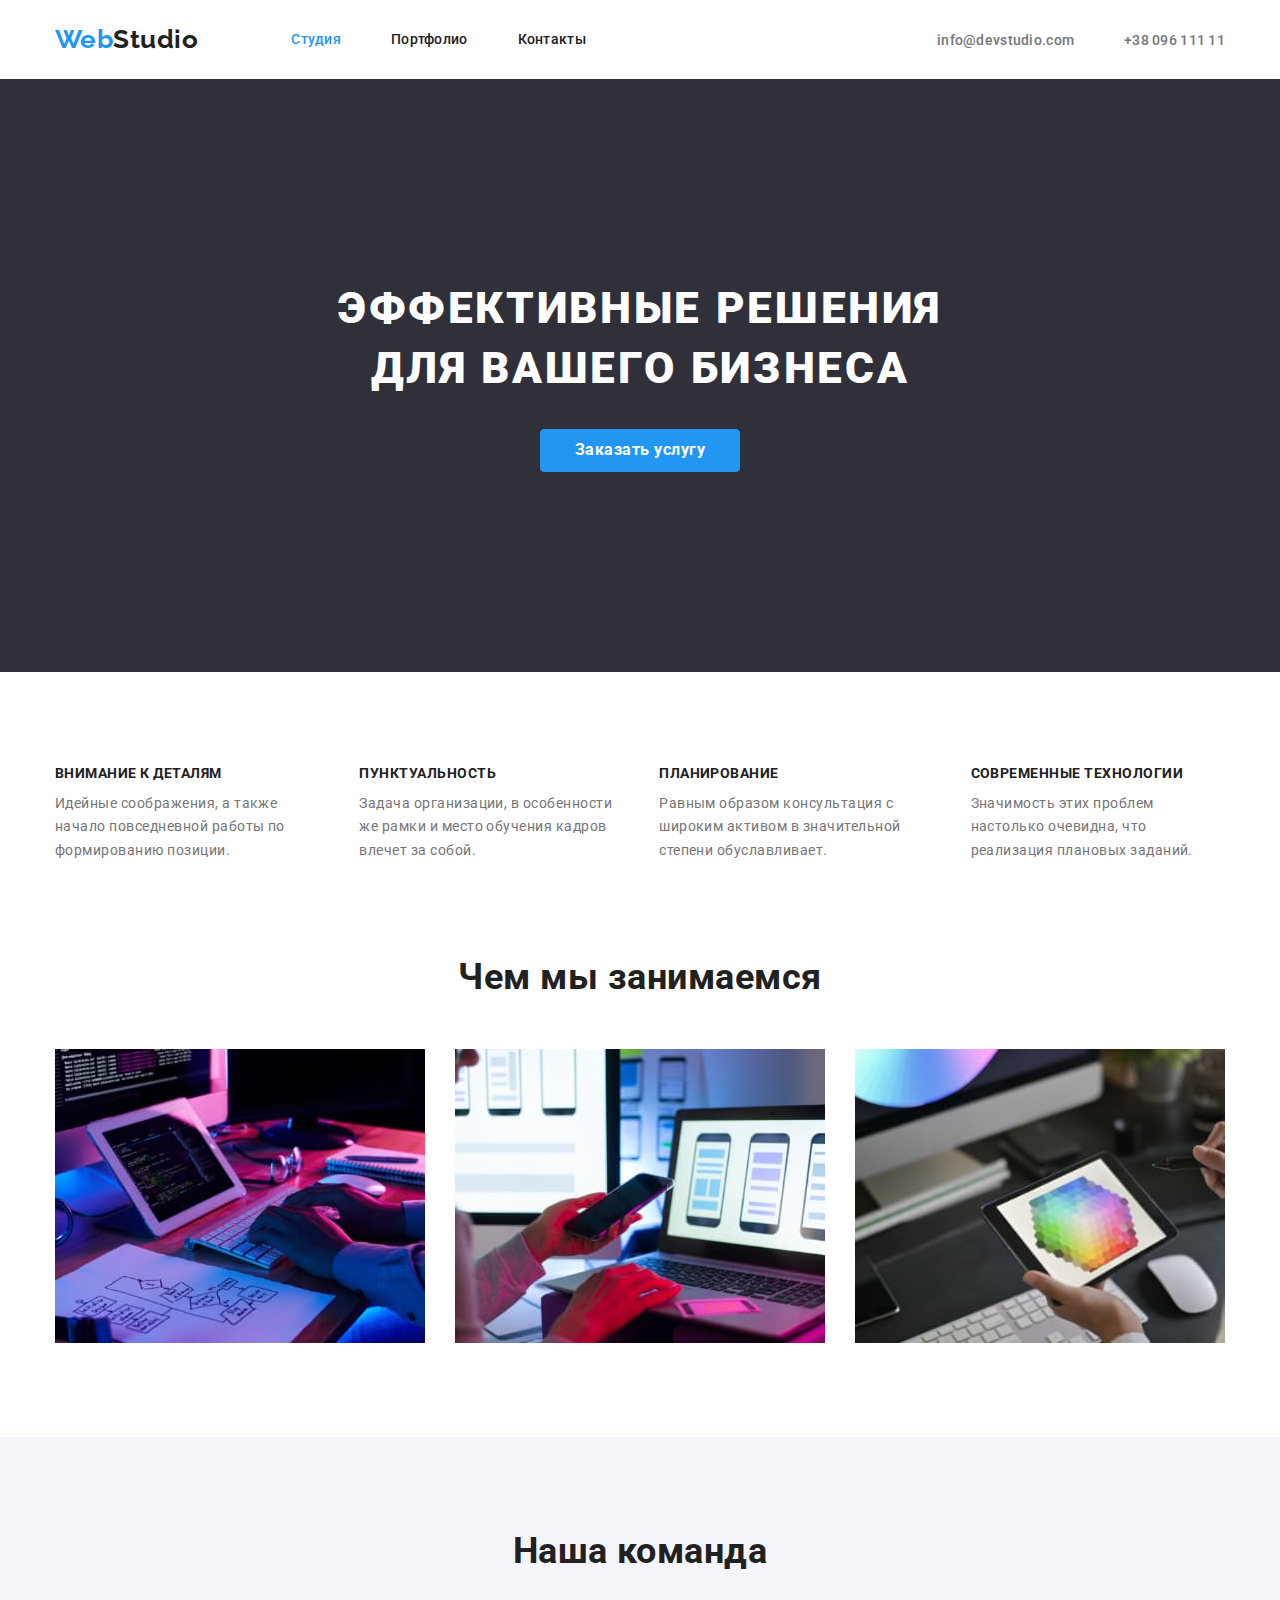
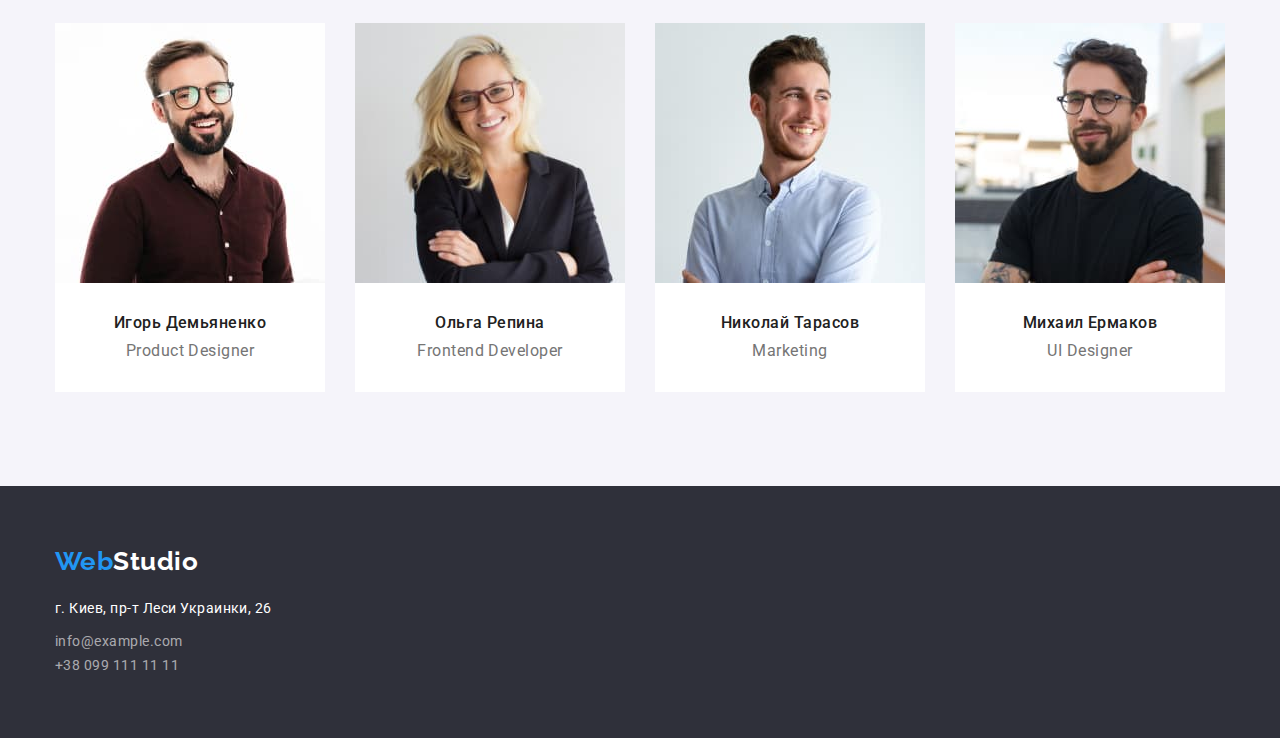
==== commit 55c4f2b9: "фінальні правки" ====
--- a/index.html
+++ b/index.html
@@ -77,7 +77,6 @@
 
     <section class="work">
         <div class="container">
-        <div class="photo-container">
         <h2 class="section-title">
             Чем мы занимаемся</h2>
             <ul class="section-photo">
@@ -89,7 +88,6 @@
                     <img src=" ./images/photo3.jpg" alt="техника" width="370"/>
                 </li>
               </ul>
-            </div>
             </div>
         </section>
         <!--CONTAINER-->
--- a/css/styles.css
+++ b/css/styles.css
@@ -224,6 +224,7 @@
   text-transform: uppercase;
   max-width: 696px;
   margin: 0 auto;
+  margin-bottom: 30px;
 }
 
 .hero-index {
@@ -327,14 +328,6 @@
   text-align: center;
 }
 
-.photo-container {
-  /*display: flex;
-  flex-wrap: wrap;
-  /*background-color: #e5e5e5;*/
-  width: 1200px;
-  
-}
-
 
 .photo li {
   margin-right: 30px;
@@ -550,7 +543,8 @@
 }
 /* Logo for footer*/
 
-footer .page-logo__footer {
+.page-logo__footer {
+  display: block;
   margin-bottom: 20px;
 }
 
@@ -561,7 +555,6 @@
   font-weight: 700;
   font-size: 26px;
   line-height: 1.19;
-  margin-bottom: 20px;
 }
 .accent-white {
   color: var(--primary-white-color);
@@ -696,8 +689,8 @@
   display: flex;
   justify-content: center;
   margin-bottom: 50px;
-  margin-top: -30px;
-  margin-left: -30px;
+  /*margin-top: -30px;
+  margin-left: -30px;*/
 }
 
 
